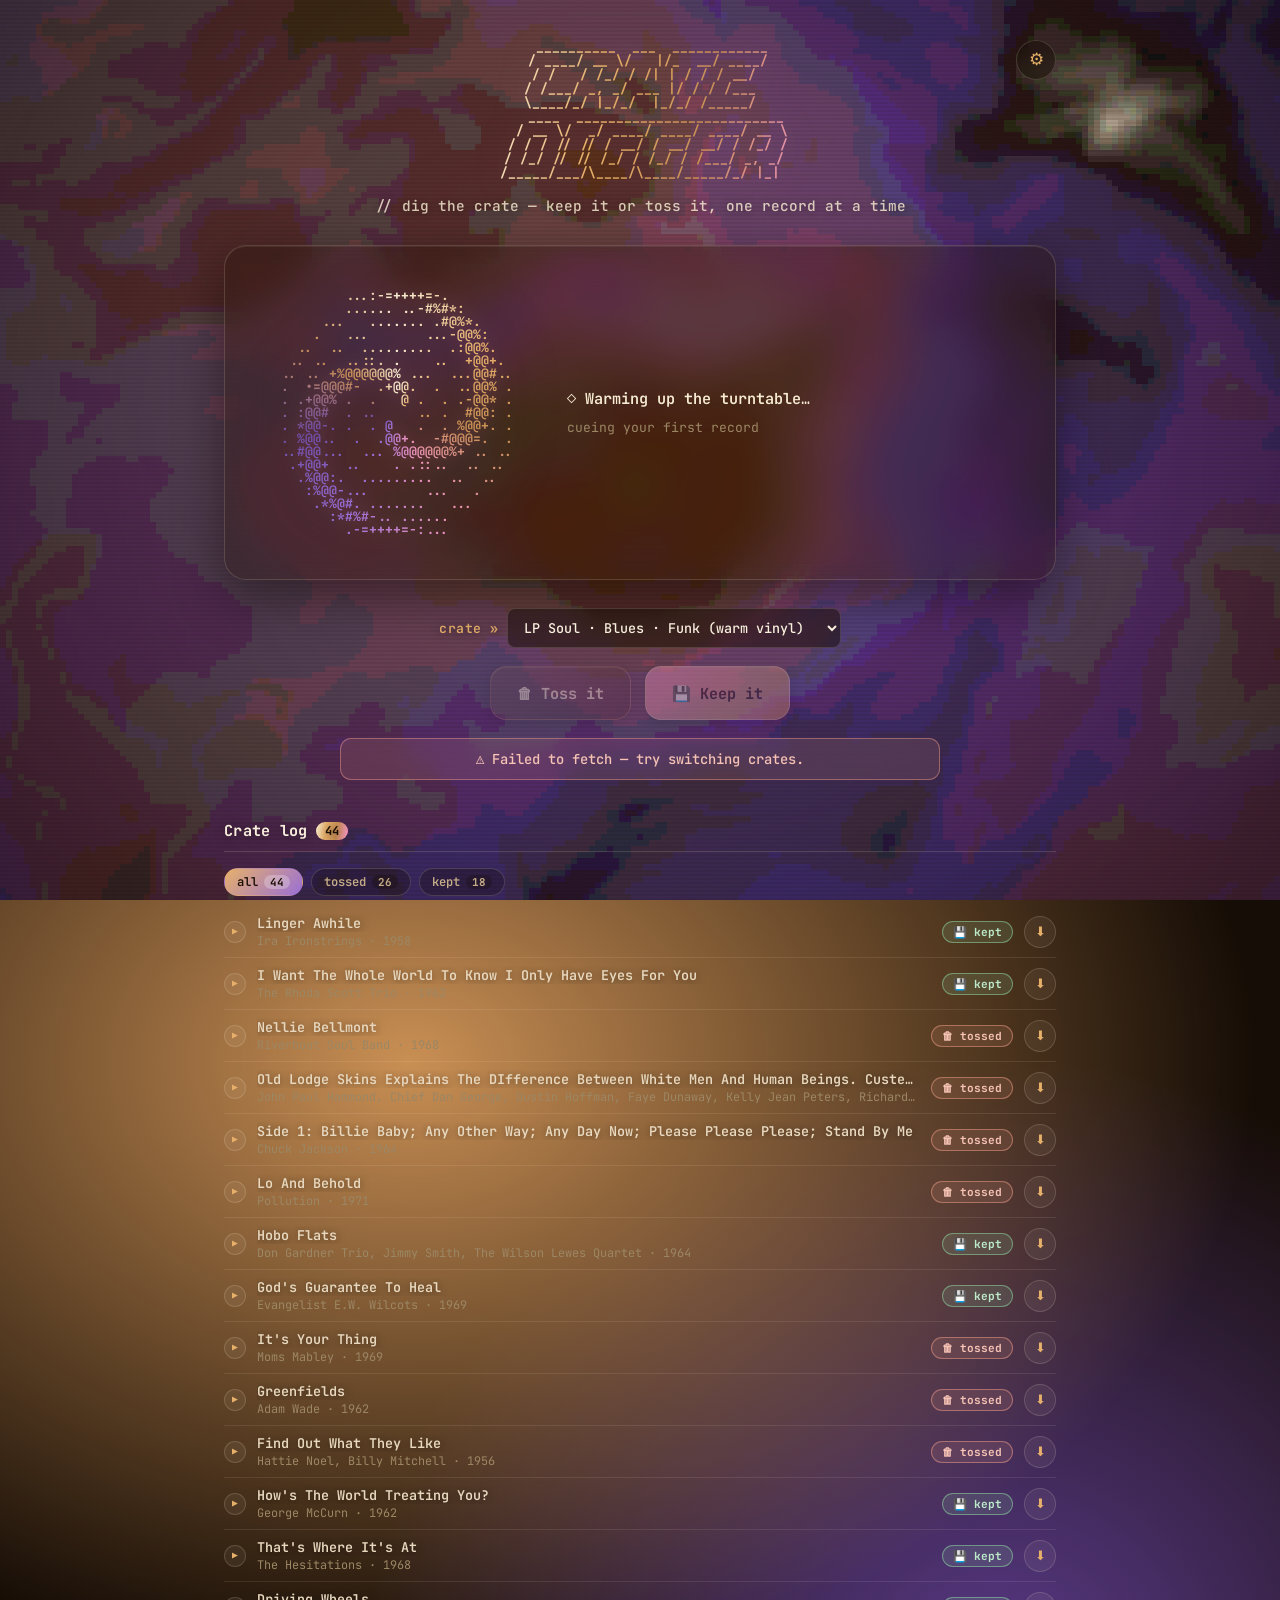
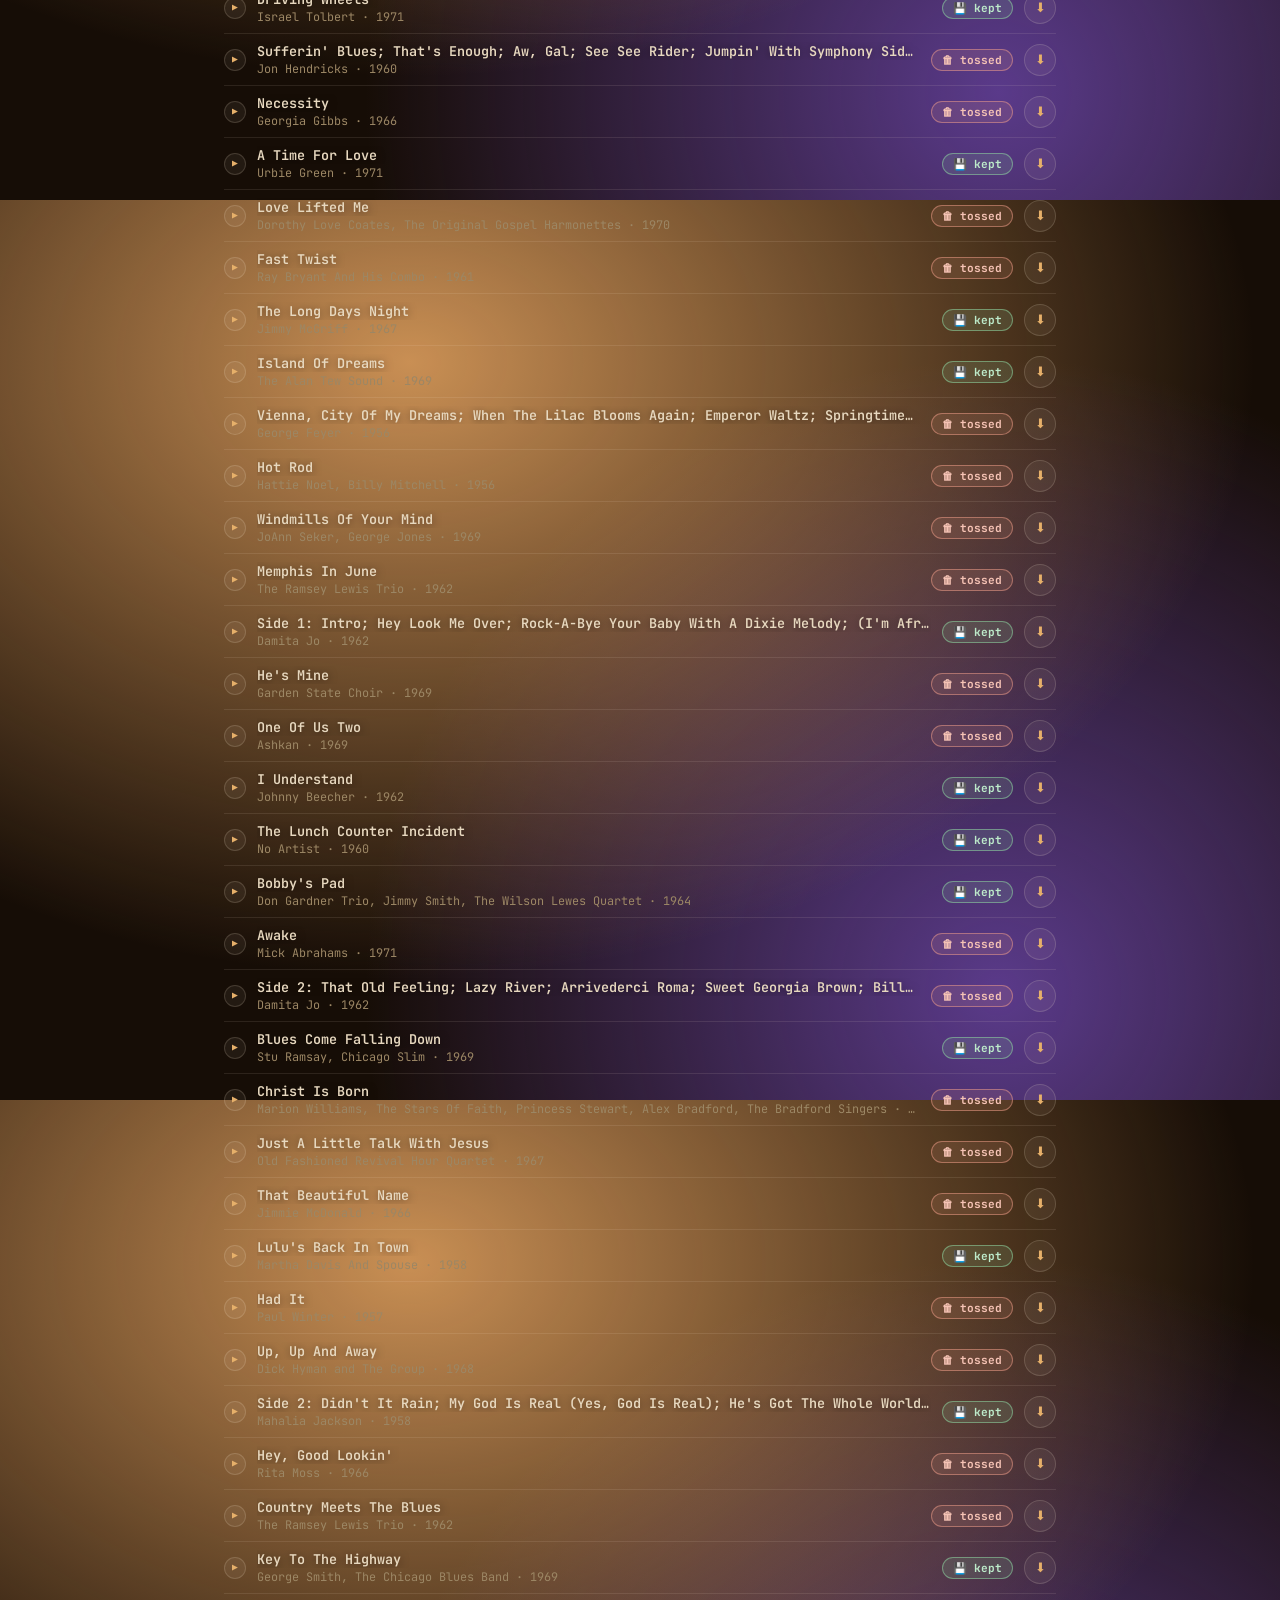
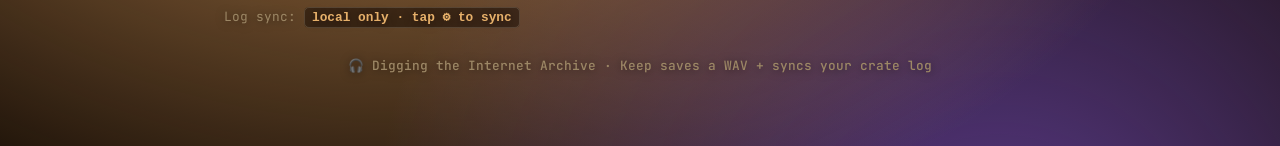
==== index.html @ 88b1190c "Unify into one app: desktop auditioner + phone player, gated by mode One codebase, two modes chosen " ====
<!DOCTYPE html>
<html lang="en">
<head>
  <meta charset="utf-8" />
  <meta name="viewport" content="width=device-width, initial-scale=1, viewport-fit=cover" />
  <title>Crate Digger</title>

  <!-- Pick the mode before first paint so the UI never flashes the wrong controls.
       Desktop Chromium has the File System Access API (needed to save WAVs) → it's
       the auditioner. Everything else (phone, Firefox, Safari) → the player. -->
  <script>document.documentElement.setAttribute("data-mode", window.showDirectoryPicker ? "audition" : "play");</script>

  <!-- PWA / installable home-screen app -->
  <link rel="manifest" href="./manifest.webmanifest" />
  <meta name="theme-color" content="#160d06" />
  <meta name="mobile-web-app-capable" content="yes" />
  <meta name="apple-mobile-web-app-capable" content="yes" />
  <meta name="apple-mobile-web-app-status-bar-style" content="black-translucent" />
  <meta name="apple-mobile-web-app-title" content="Crate Digger" />
  <link rel="apple-touch-icon" href="./icons/icon-192.png" />
  <link rel="icon" href="./icons/icon-192.png" />

  <link rel="preconnect" href="https://fonts.googleapis.com" />
  <link rel="preconnect" href="https://fonts.gstatic.com" crossorigin />
  <link href="https://fonts.googleapis.com/css2?family=JetBrains+Mono:wght@400;500;600;700&display=swap" rel="stylesheet" />
  <link rel="stylesheet" href="./style.css" />
</head>
<body>
  <!-- hazy coffee-and-milk swirl, behind everything -->
  <canvas id="bg" aria-hidden="true"></canvas>
  <div class="fx haze" aria-hidden="true"></div>
  <div class="fx grain" aria-hidden="true"></div>
  <div class="fx scan" aria-hidden="true"></div>

  <div class="app">
    <header>
      <button id="gear" class="gear audition-only" type="button" aria-label="Settings">⚙</button>
      <h1 class="sr-only">Crate Digger</h1>
<pre id="logo" class="logo" aria-hidden="true">   __________  ___  ____________
  / ____/ __ \/   |/_  __/ ____/
 / /   / /_/ / /| | / / / __/
/ /___/ _, _/ ___ |/ / / /___
\____/_/ |_/_/  |_/_/ /_____/
    ____  __________________________
   / __ \/  _/ ____/ ____/ ____/ __ \
  / / / // // / __/ / __/ __/ / /_/ /
 / /_/ // // /_/ / /_/ / /___/ _, _/
/_____/___/\____/\____/_____/_/ |_|</pre>
      <p class="tagline" id="tagline">// dig, keep, and play — records from the Internet Archive</p>
    </header>

    <section class="stage">
      <div class="turntable">
        <div id="record" class="record">
          <pre id="asciiRecord" class="ascii-record" aria-hidden="true"></pre>
        </div>
        <div id="cueing" class="cueing hidden" aria-live="polite"></div>
      </div>

      <div class="info">
        <div id="placeholder" class="placeholder">
          <span class="ph-lead">◇ Warming up the turntable…</span>
          <span class="ph-sub">cueing your first record</span>
        </div>
        <div id="card" class="card hidden">
          <h2 id="title">—</h2>
          <div class="meta">
            <span id="artist" class="artist">—</span>
            <span id="year" class="pill"></span>
            <span id="genre" class="pill alt"></span>
          </div>
          <div id="label" class="sub"></div>
          <audio id="player" preload="auto" playsinline crossorigin="anonymous"></audio>
          <div class="player">
            <button id="ppBtn" class="pp" type="button" aria-label="Play / pause">▶</button>
            <div id="seek" class="seek" role="slider" aria-label="Seek" tabindex="0">
              <div id="seekFill" class="seek-fill"></div>
            </div>
            <span class="ptimes"><span id="ptime">0:00</span> / <span id="pdur">0:00</span></span>
          </div>
          <div class="statebar audition-only">
            <span id="verdictTag" class="state-badge hidden"></span>
          </div>
          <div class="card-actions">
            <button id="dl" class="dl-btn audition-only" type="button" disabled>⬇ Download</button>
            <a id="archive" class="archive-link" target="_blank" rel="noopener">View on Archive.org ↗</a>
          </div>
        </div>
      </div>
    </section>

    <!-- which crate: on desktop you dig it; on phone it filters your kept records -->
    <section class="digbar">
      <label class="genre">
        <span class="genre-tag">crate&nbsp;»</span>
        <select id="genre-select"><option value="">loading crates…</option></select>
      </label>
    </section>

    <!-- desktop auditioner: keep it or toss it, then straight to the next dig -->
    <section class="verdict audition-only">
      <button id="toss" class="btn toss" disabled>🗑 Toss it</button>
      <button id="keep" class="btn keep" disabled>💾 Keep it</button>
    </section>

    <!-- phone player: skip straight to the next kept record -->
    <section class="controls play-only">
      <button id="skip" class="btn skip" type="button">⏭ Next record</button>
    </section>

    <div id="toast" class="toast hidden"></div>

    <section class="library audition-only">
      <h3>Crate log <span id="libCount" class="count">0</span></h3>
      <div class="lib-tabs">
        <button class="lib-tab active" data-filter="all" type="button">all <span class="tab-n">0</span></button>
        <button class="lib-tab" data-filter="heard" type="button">tossed <span class="tab-n">0</span></button>
        <button class="lib-tab" data-filter="kept" type="button">kept <span class="tab-n">0</span></button>
      </div>
      <ul id="libList" class="lib-list"></ul>
      <p class="lib-empty hidden" id="libEmpty">Nothing here yet — every record you dig up gets logged here.</p>
      <p class="dest">Log sync: <code id="syncState">checking…</code></p>
    </section>

    <footer class="shutdown-hint" id="footHint">
      🎧 Records from the Internet Archive
    </footer>
  </div>

  <!-- ============ settings / sync panel (auditioner only) ============ -->
  <div id="settings" class="sheet hidden audition-only" aria-hidden="true">
    <div class="sheet-card">
      <div class="sheet-head">
        <h3>⚙ Sync settings</h3>
        <button id="settingsClose" class="sheet-x" type="button" aria-label="Close">✕</button>
      </div>
      <p class="sheet-sub">
        Your crate log lives in a GitHub repo so this auditioner and the phone player stay in sync.
        Paste a token below to let this device <strong>keep/toss</strong> back to it.
        Without a token you can still dig &amp; listen — verdicts save on this device only.
      </p>
      <label class="sheet-label" for="tokenInput">GitHub token (fine-grained, Contents: read&amp;write)</label>
      <input id="tokenInput" class="sheet-input" type="password" autocomplete="off"
             autocapitalize="off" spellcheck="false" placeholder="github_pat_…" />
      <div class="sheet-actions">
        <button id="tokenSave" class="btn keep" type="button">Save &amp; sync</button>
        <button id="tokenClear" class="btn toss" type="button">Clear</button>
      </div>
      <p id="sheetStatus" class="sheet-status"></p>
      <div id="folderRow" class="sheet-folder hidden">
        <hr class="sheet-sep" />
        <label class="sheet-label">🖥 Desktop — sample folder (Keep saves a WAV here)</label>
        <div class="sheet-actions">
          <button id="folderPick" class="btn keep" type="button">📁 Choose folder</button>
        </div>
        <p id="folderStatus" class="sheet-status"></p>
      </div>
      <details class="sheet-help">
        <summary>How do I get a token?</summary>
        <ol>
          <li>On GitHub → <em>Settings → Developer settings → Fine-grained tokens → Generate new token</em>.</li>
          <li>Repository access → <em>Only select repositories</em> → <code>crate-digger</code>.</li>
          <li>Permissions → <em>Contents: Read and write</em>.</li>
          <li>Generate, copy the <code>github_pat_…</code> string, paste it here.</li>
        </ol>
      </details>
    </div>
  </div>

  <script>
  /* Coffee & Milk swirl — same engine as the desktop app, tuned darker so text stays legible. */
  const FRAG=`
  precision highp float;
  uniform vec2 uRes; uniform float uT;
  float hash(vec2 p){return fract(sin(dot(p,vec2(127.1,311.7)))*43758.5453123);}
  float noise(vec2 p){
    vec2 i=floor(p),f=fract(p);
    vec2 u=f*f*(3.-2.*f);
    return mix(mix(hash(i),hash(i+vec2(1.,0.)),u.x),
               mix(hash(i+vec2(0.,1.)),hash(i+vec2(1.,1.)),u.x),u.y);
  }
  float fbm(vec2 p){
    float v=0.,a=.5;
    mat2 m=mat2(1.6,1.2,-1.2,1.6);
    for(int i=0;i<5;i++){v+=a*noise(p);p=m*p;a*=.5;}
    return v;
  }
  vec3 pal(float x){
    vec3 cream =vec3(.96,.90,.78);
    vec3 latte =vec3(.87,.69,.45);
    vec3 caramel=vec3(.73,.42,.22);
    vec3 rose  =vec3(.93,.56,.72);
    vec3 violet=vec3(.52,.33,.76);
    vec3 coffee=vec3(.18,.11,.08);
    x=fract(x)*6.;
    vec3 c=cream;
    c=mix(c,latte,  clamp(x-0.,0.,1.));
    c=mix(c,caramel,clamp(x-1.,0.,1.));
    c=mix(c,rose,   clamp(x-2.,0.,1.));
    c=mix(c,violet, clamp(x-3.,0.,1.));
    c=mix(c,coffee, clamp(x-4.,0.,1.));
    c=mix(c,cream,  clamp(x-5.,0.,1.));
    return c;
  }
  void main(){
    vec2 uv=(gl_FragCoord.xy-.5*uRes)/min(uRes.x,uRes.y);
    float t=uT*.03;
    vec2 q=vec2(fbm(uv*1.6+vec2(0.,t)), fbm(uv*1.6+vec2(5.2,t*.8)));
    float f=fbm(uv*2.2+2.6*q+vec2(t*.5,-t*.3));
    float idx=f*.9 + t*.18 + length(uv)*.18 + q.x*.30;
    vec3 col=pal(idx);
    col*=mix(.40,1.0,smoothstep(.05,.95,f));
    float sheen=pow(smoothstep(.62,1.,f),3.);
    col+=vec3(.96,.90,.78)*sheen*.15;
    col=floor(col*10.+.5)/10.;                 /* chunky coffee-and-milk banding */
    float vg=smoothstep(1.5,.28,length(uv));
    col*=mix(.32,1.,vg);                        /* vignette for text contrast */
    col*=0.78;
    gl_FragColor=vec4(col,1.);
  }`;
  const VERT='attribute vec2 aP;void main(){gl_Position=vec4(aP,0.,1.);}';
  (function(){
    const cvs=document.getElementById('bg');
    const gl=cvs.getContext('webgl',{antialias:false,alpha:false,depth:false,stencil:false,powerPreference:'low-power'});
    if(!gl)return;
    function shader(type,src){
      const s=gl.createShader(type); gl.shaderSource(s,src); gl.compileShader(s);
      if(!gl.getShaderParameter(s,gl.COMPILE_STATUS)){console.error(gl.getShaderInfoLog(s));return null;}
      return s;
    }
    const vs=shader(gl.VERTEX_SHADER,VERT), fs=shader(gl.FRAGMENT_SHADER,FRAG);
    if(!vs||!fs)return;
    const prog=gl.createProgram();
    gl.attachShader(prog,vs); gl.attachShader(prog,fs); gl.linkProgram(prog);
    if(!gl.getProgramParameter(prog,gl.LINK_STATUS)){console.error(gl.getProgramInfoLog(prog));return;}
    gl.useProgram(prog);
    const buf=gl.createBuffer();
    gl.bindBuffer(gl.ARRAY_BUFFER,buf);
    gl.bufferData(gl.ARRAY_BUFFER,new Float32Array([-1,-1, 3,-1, -1,3]),gl.STATIC_DRAW);
    const aP=gl.getAttribLocation(prog,'aP');
    gl.enableVertexAttribArray(aP); gl.vertexAttribPointer(aP,2,gl.FLOAT,false,0,0);
    const uRes=gl.getUniformLocation(prog,'uRes'), uT=gl.getUniformLocation(prog,'uT');
    const PX=6;
    function resize(){
      const w=Math.max(1,Math.round(cvs.clientWidth/PX)), h=Math.max(1,Math.round(cvs.clientHeight/PX));
      if(cvs.width!==w||cvs.height!==h){cvs.width=w;cvs.height=h;gl.viewport(0,0,w,h);}
    }
    function render(t){ resize(); gl.uniform2f(uRes,cvs.width,cvs.height); gl.uniform1f(uT,t); gl.drawArrays(gl.TRIANGLES,0,3); }
    const RM=matchMedia('(prefers-reduced-motion:reduce)');
    const FRAME=1000/30;
    let raf=null,last=0,t0=performance.now();
    function loop(now){
      raf=requestAnimationFrame(loop);
      if(now-last<FRAME)return; last=now;
      render((now-t0)/1000);
    }
    function start(){ if(!raf&&!RM.matches)raf=requestAnimationFrame(loop); }
    function stop(){ if(raf){cancelAnimationFrame(raf);raf=null;} }
    if(RM.matches){ render(12.0); } else start();
    document.addEventListener('visibilitychange',()=>document.hidden?stop():start());
    window.addEventListener('resize',()=>{ if(RM.matches)render(12.0); });
  })();
  </script>
  <script src="./app.js"></script>
</body>
</html>
---- style.css ----
/* ==========================================================================
   Crate Digger — hazy psychedelic-coffee, codey edition.
   Coffee-and-milk swirl behind frosted glass; JetBrains Mono, warm color wheel.
   ========================================================================== */
:root {
  /* warm psychedelic-coffee palette (matches the homepage coffee-and-milk swirl) */
  --abyss: #160d06;
  --cream: #f7ecd2;
  --latte: #e6b06a;
  --caramel: #c98f54;
  --rust: #b86a36;
  --rose: #ee93bb;
  --violet: #9a6fd6;
  --grape: #6f4ea8;
  --coffee: #2a1a10;
  /* ink on the haze */
  --ink: #f8efdd;
  --body: #e7d8bf;
  --muted: #c3ab86;
  --muted-dim: #9c8765;
  /* glass */
  --glass: rgba(36, 23, 13, 0.42);
  --glass-soft: rgba(40, 26, 15, 0.30);
  --glass-line: rgba(247, 236, 210, 0.16);
  --glass-line-soft: rgba(247, 236, 210, 0.10);
  /* semantic */
  --success: #8fd6a0;
  --error: #f3a08c;
  /* radii */
  --r-xs: 5px;
  --r-sm: 8px;
  --r-md: 11px;
  --r-lg: 16px;
  --r-xl: 22px;
  --pill: 9999px;
  /* the warm psychedelic wheel, kept luminous for text gradients */
  --rainbow: linear-gradient(100deg,
    #f7ecd2, #e6b06a, #c98f54, #ee93bb, #b98fe0, #eca6c8, #f7ecd2);
  --mono: "JetBrains Mono", ui-monospace, "SFMono-Regular", Menlo, Consolas, monospace;
}

* { box-sizing: border-box; }

html, body { height: 100%; }
body {
  margin: 0;
  font-family: var(--mono);
  color: var(--body);
  background:
    radial-gradient(110vmax 80vmax at 32% 18%, #c98f54, transparent 60%),
    radial-gradient(90vmax 90vmax at 78% 88%, #5a3a8a, transparent 55%),
    var(--abyss);
  min-height: 100vh;
  -webkit-font-smoothing: antialiased;
  text-rendering: optimizeLegibility;
}

/* coffee-and-milk swirl canvas + atmosphere */
#bg {
  position: fixed; inset: 0; width: 100%; height: 100%; z-index: 0;
  pointer-events: none; image-rendering: pixelated; image-rendering: crisp-edges;
}
.fx { position: fixed; inset: 0; z-index: 1; pointer-events: none; }
.haze {
  background: radial-gradient(120vmax 90vmax at 50% 36%, rgba(247, 236, 210, 0.10), transparent 62%);
  mix-blend-mode: soft-light;
}
.scan {
  background: repeating-linear-gradient(to bottom, rgba(0, 0, 0, 0) 0 2px, rgba(15, 9, 3, 0.16) 2px 4px);
  opacity: 0.45;
}
.grain {
  opacity: 0.06; mix-blend-mode: soft-light;
  background-image: url("data:image/svg+xml,%3Csvg xmlns='http://www.w3.org/2000/svg' width='140' height='140'%3E%3Cfilter id='n'%3E%3CfeTurbulence type='fractalNoise' baseFrequency='0.9' numOctaves='2' stitchTiles='stitch'/%3E%3C/filter%3E%3Crect width='100%25' height='100%25' filter='url(%23n)'/%3E%3C/svg%3E");
}

.sr-only {
  position: absolute; width: 1px; height: 1px; padding: 0; margin: -1px;
  overflow: hidden; clip: rect(0 0 0 0); white-space: nowrap; border: 0;
}

.app {
  position: relative; z-index: 2;
  max-width: 880px;
  margin: 0 auto;
  padding: 40px 24px 72px;
}

/* ---------------- header / ASCII wordmark ---------------- */
header { text-align: center; margin-bottom: 30px; }

.logo {
  display: inline-block;
  margin: 0 auto;
  font-family: var(--mono);
  font-size: clamp(6px, 1.7vw, 13px);
  line-height: 1.08;
  font-weight: 700;
  white-space: pre;
  background: var(--rainbow);
  background-size: 220% auto;
  -webkit-background-clip: text; background-clip: text;
  color: transparent;
  filter: drop-shadow(0 2px 18px rgba(238, 147, 187, 0.32));
  animation: hue 11s linear infinite;
}
@keyframes hue { to { background-position: 220% center; } }

/* the reels just locked — a one-shot glow that settles into the resting logo */
.logo.locked { animation: hue 11s linear infinite, logoLock 1.1s ease-out 1; }
@keyframes logoLock {
  0%   { filter: drop-shadow(0 0 28px rgba(238, 147, 187, 0.9)) drop-shadow(0 0 12px rgba(154, 111, 214, 0.7)); }
  100% { filter: drop-shadow(0 2px 18px rgba(238, 147, 187, 0.32)); }
}

.tagline {
  color: var(--cream);
  margin: 14px 0 0;
  font-size: 0.9rem;
  font-weight: 500;
  opacity: 0.82;
  text-shadow: 0 1px 10px rgba(20, 11, 5, 0.6);
}

/* ---------------- stage panel (frosted glass) ---------------- */
.stage {
  display: flex;
  gap: 30px;
  align-items: center;
  background: var(--glass);
  backdrop-filter: blur(18px) saturate(135%);
  -webkit-backdrop-filter: blur(18px) saturate(135%);
  border: 1px solid var(--glass-line);
  border-radius: var(--r-xl);
  padding: 30px 32px;
  box-shadow:
    0 18px 50px rgba(10, 5, 2, 0.45),
    inset 0 1px 0 rgba(255, 255, 255, 0.08);
}

/* ---------------- ASCII vinyl ---------------- */
.turntable { flex: 0 0 auto; display: grid; place-items: center; }

.record {
  position: relative;
  display: grid;
  place-items: center;
  filter: drop-shadow(0 10px 28px rgba(10, 5, 2, 0.55));
}

.ascii-record {
  margin: 0;
  font-family: var(--mono);
  font-size: clamp(7px, 1.9vw, 13px);
  line-height: 1.0;
  font-weight: 700;
  white-space: pre;
  user-select: none;
  /* fixed conic wheel; the JS spiral sweeps THROUGH it so light glides over the disc */
  background: conic-gradient(from 0deg,
    #f7ecd2, #e6b06a, #c98f54, #ee93bb, #9a6fd6, #6f4ea8, #c98f54, #f7ecd2);
  -webkit-background-clip: text; background-clip: text;
  color: transparent;
  filter: drop-shadow(0 0 10px rgba(238, 147, 187, 0.28));
}

@media (prefers-reduced-motion: reduce) {
  .logo { animation: none; }   /* the disc renders a single still frame in JS */
  .card.in { animation: none; }
  .cueing, .record.loading .ascii-record { animation: none; }
}

/* ---------------- info / record card ---------------- */
.info { flex: 1 1 auto; min-width: 0; }
.placeholder {
  color: var(--body); font-size: 0.95rem; line-height: 1.6;
  display: flex; flex-direction: column; gap: 6px;
}
.placeholder strong { color: var(--rose); font-weight: 700; }
.ph-lead { color: var(--cream); font-weight: 600; }
.ph-sub { color: var(--muted-dim); font-size: 0.82rem; }
.card.hidden, .placeholder.hidden, .toast.hidden, .cueing.hidden { display: none; }

/* each new record rises and focuses in out of the haze (set fresh every spin) */
.card.in { animation: cardIn 0.85s cubic-bezier(.2,.8,.2,1) both; }
@keyframes cardIn {
  from { opacity: 0; transform: translateY(16px) scale(.98); filter: blur(5px); }
  to   { opacity: 1; transform: none; filter: none; }
}

.card h2 {
  margin: 0 0 10px;
  font-size: 1.25rem;
  font-weight: 700;
  line-height: 1.3;
  color: var(--ink);
  word-break: break-word;
}
.meta { display: flex; flex-wrap: wrap; gap: 8px; align-items: center; margin-bottom: 8px; }
.artist { color: var(--rose); font-weight: 700; font-size: 0.9rem; }
.pill {
  font-size: 0.72rem; font-weight: 600; padding: 3px 9px; border-radius: var(--pill);
  background: rgba(247, 236, 210, 0.10); color: var(--body); border: 1px solid var(--glass-line);
}
.pill.alt { background: rgba(154, 111, 214, 0.20); color: #d9c4f4; border-color: rgba(154, 111, 214, 0.4); }
.pill:empty { display: none; }
.sub { color: var(--muted); font-size: 0.82rem; margin-bottom: 14px; min-height: 1em; }
.sub:empty { margin-bottom: 0; }

/* native control hidden — we drive it from a custom coffee-toned player */
audio#player { display: none; }
.player {
  display: flex; align-items: center; gap: 12px;
  margin: 8px 0 12px; padding: 9px 13px;
  background: rgba(20, 11, 5, 0.42);
  border: 1px solid var(--glass-line);
  border-radius: var(--r-md);
  backdrop-filter: blur(10px); -webkit-backdrop-filter: blur(10px);
}
.pp {
  flex: 0 0 auto; width: 34px; height: 34px; border-radius: 50%;
  border: 1px solid rgba(247, 236, 210, 0.35);
  background: radial-gradient(circle at 35% 30%, var(--latte), var(--rust) 85%);
  color: #2a1404; font-family: var(--mono); font-size: 0.78rem; font-weight: 700;
  cursor: pointer; display: grid; place-items: center; line-height: 1;
  box-shadow: 0 0 16px rgba(238, 147, 187, 0.35);
  transition: transform 0.08s ease, box-shadow 0.15s ease;
}
.pp:hover { box-shadow: 0 0 22px rgba(238, 147, 187, 0.55); }
.pp:active { transform: scale(0.93); }
.pp:focus-visible { outline: 2px solid var(--rose); outline-offset: 2px; }
.seek {
  flex: 1 1 auto; height: 7px; border-radius: var(--pill);
  background: rgba(247, 236, 210, 0.14);
  position: relative; cursor: pointer; touch-action: none;
}
.seek-fill {
  position: absolute; left: 0; top: 0; height: 100%; width: 0%;
  border-radius: var(--pill);
  background: linear-gradient(90deg, var(--latte), var(--rose), var(--violet));
  box-shadow: 0 0 12px rgba(238, 147, 187, 0.5);
}
.seek-fill::after {                 /* the playhead nub */
  content: ""; position: absolute; right: -5px; top: 50%;
  width: 10px; height: 10px; border-radius: 50%;
  transform: translateY(-50%);
  background: var(--cream); box-shadow: 0 0 8px rgba(238, 147, 187, 0.7);
}
.seek:focus-visible { outline: 2px solid var(--rose); outline-offset: 3px; }
.ptimes {
  flex: 0 0 auto; font-size: 0.76rem; color: var(--muted);
  font-variant-numeric: tabular-nums; letter-spacing: 0.3px;
}

.archive-link { color: var(--muted-dim); font-size: 0.8rem; font-weight: 500; text-decoration: none; }
.archive-link:hover { color: var(--rose); }

/* full-stage "stopped" notice shown after Shift+Q terminates the server */
.stopped {
  text-align: center; color: var(--body);
  font-size: 1rem; line-height: 1.7; padding: 8px 0;
}
.stopped strong { color: var(--rose); }

/* ---------------- the disc IS the loader (cueing caption + whir) ---------------- */
.cueing {
  margin-top: 16px; text-align: center;
  font-family: var(--mono); font-size: 0.82rem; font-weight: 600;
  letter-spacing: 0.5px; color: var(--cream);
  text-shadow: 0 1px 10px rgba(20, 11, 5, 0.6);
  animation: cuePulse 1.3s ease-in-out infinite;
}
@keyframes cuePulse { 0%, 100% { opacity: 0.4; } 50% { opacity: 0.95; } }

/* while digging/cueing, the disc glows brighter and breathes — it's the loader */
.record.loading .ascii-record { animation: discCue 1.1s ease-in-out infinite; }
@keyframes discCue {
  0%, 100% { filter: drop-shadow(0 0 10px rgba(238, 147, 187, 0.30)); }
  50%      { filter: drop-shadow(0 0 24px rgba(154, 111, 214, 0.65)); }
}

/* ---------------- dig bar (which crate) + verdict bar (keep / toss) ---------------- */
.digbar {
  display: flex; flex-wrap: wrap; gap: 12px; align-items: center;
  justify-content: center;
  max-width: 560px; margin: 28px auto 0;
}
.verdict {
  display: flex; flex-wrap: wrap; gap: 14px; align-items: center;
  justify-content: center; margin: 18px 0 6px;
}
.verdict .btn {
  height: 54px; padding: 0 26px; font-size: 0.95rem; border-radius: var(--r-lg);
}
.genre {
  color: var(--muted); font-size: 0.82rem; font-weight: 600;
  display: flex; align-items: center; gap: 8px;
  text-shadow: 0 1px 8px rgba(20, 11, 5, 0.5);
}
.genre-tag { color: var(--latte); letter-spacing: 0.5px; }
select {
  background: rgba(20, 11, 5, 0.5); color: var(--ink);
  border: 1px solid var(--glass-line); border-radius: var(--r-sm);
  padding: 9px 12px; font-family: var(--mono); font-size: 0.84rem; font-weight: 500;
  cursor: pointer; backdrop-filter: blur(10px); -webkit-backdrop-filter: blur(10px);
}
select:hover { border-color: rgba(247, 236, 210, 0.3); }
select:focus { outline: none; border-color: var(--rose); box-shadow: 0 0 0 1px rgba(238, 147, 187, 0.6); }

/* frosted glass buttons — the swirl reads through, warm hairline edge */
.btn {
  position: relative; isolation: isolate;
  border: 1px solid var(--glass-line);
  background: rgba(247, 236, 210, 0.08);
  backdrop-filter: blur(13px) saturate(140%);
  -webkit-backdrop-filter: blur(13px) saturate(140%);
  color: var(--ink);
  padding: 11px 18px; border-radius: var(--r-md);
  font-family: var(--mono); font-size: 0.84rem; font-weight: 600; cursor: pointer;
  height: 42px; display: inline-flex; align-items: center; gap: 7px;
  box-shadow: 0 2px 14px rgba(10, 5, 2, 0.3), inset 0 1px 0 rgba(255, 255, 255, 0.14);
  transition: transform 0.12s cubic-bezier(.2,.8,.2,1), background 0.15s ease, border-color 0.15s ease, box-shadow 0.15s ease;
}
.btn:hover:not(:disabled) {
  color: #fff; background: rgba(247, 236, 210, 0.16);
  border-color: rgba(247, 236, 210, 0.4);
  transform: translateY(-2px);
  box-shadow: 0 10px 28px rgba(10, 5, 2, 0.4), inset 0 1px 0 rgba(255, 255, 255, 0.22);
}
.btn:active:not(:disabled) { transform: translateY(0); }
.btn:disabled { opacity: 0.42; cursor: default; }
.btn:focus-visible { outline: 2px solid rgba(238, 147, 187, 0.85); outline-offset: 2px; }

.btn.keep {
  background: linear-gradient(135deg, rgba(238, 147, 187, 0.95), rgba(201, 143, 84, 0.9));
  color: #2a0f1c; border-color: rgba(247, 236, 210, 0.4); font-weight: 700;
}
.btn.keep:hover:not(:disabled) {
  color: #2a0f1c; box-shadow: 0 10px 30px rgba(238, 147, 187, 0.5), inset 0 1px 0 rgba(255, 255, 255, 0.3);
}
/* the toss verdict — muted, smoky glass so Keep stays the bright magnet */
.btn.toss {
  background: linear-gradient(135deg, rgba(122, 90, 80, 0.55), rgba(60, 40, 36, 0.55));
  color: var(--cream); border-color: rgba(243, 160, 140, 0.35); font-weight: 700;
}
.btn.toss:hover:not(:disabled) {
  color: #fff; border-color: rgba(243, 160, 140, 0.6);
  box-shadow: 0 10px 28px rgba(120, 40, 30, 0.4), inset 0 1px 0 rgba(255, 255, 255, 0.18);
}

/* ---------------- toast ---------------- */
.toast {
  margin: 18px auto 0; max-width: 600px; text-align: center;
  padding: 11px 16px; border-radius: var(--r-md); font-size: 0.86rem; font-weight: 500;
  border: 1px solid var(--glass-line); color: var(--body);
  background: var(--glass-soft);
  backdrop-filter: blur(12px); -webkit-backdrop-filter: blur(12px);
}
.toast.ok { border-color: rgba(143, 214, 160, 0.45); background: rgba(143, 214, 160, 0.12); color: #bdebca; }
.toast.err { border-color: rgba(243, 160, 140, 0.45); background: rgba(243, 160, 140, 0.12); color: #f6c3b5; }
.toast.busy { color: var(--muted); }

/* ---------------- card verdict badge (kept / tossed) ---------------- */
.statebar { display: flex; align-items: center; gap: 10px; margin: 2px 0 12px; }
.statebar:empty { display: none; }
.state-badge {
  font-size: 0.72rem; font-weight: 700; padding: 4px 10px; border-radius: var(--pill);
}
.state-badge.kept {
  color: #15240f; background: linear-gradient(135deg, var(--success), #b6e0a0);
}
.state-badge.tossed {
  color: var(--cream); background: rgba(122, 90, 80, 0.5);
  border: 1px solid rgba(243, 160, 140, 0.35);
}
.state-badge.hidden { display: none; }

/* ---------------- crate log (persistent library) ---------------- */
.library { margin-top: 40px; }
.library h3 {
  font-size: 0.95rem; font-weight: 700; color: var(--ink);
  border-bottom: 1px solid var(--glass-line); padding-bottom: 10px;
  display: flex; align-items: center; letter-spacing: 0.3px;
  text-shadow: 0 1px 10px rgba(20, 11, 5, 0.6);
}
.count {
  background: var(--rainbow); background-size: 200% auto;
  color: #1c1004; border-radius: var(--pill);
  padding: 1px 9px; font-size: 0.76rem; font-weight: 700; margin-left: 8px;
  animation: hue 7s linear infinite;
}
.lib-tabs { display: flex; flex-wrap: wrap; gap: 8px; margin: 16px 0 6px; }
.lib-tab {
  font-family: var(--mono); font-size: 0.76rem; font-weight: 600; cursor: pointer;
  padding: 5px 12px; border-radius: var(--pill);
  border: 1px solid var(--glass-line); background: rgba(20, 11, 5, 0.3);
  color: var(--muted); display: inline-flex; align-items: center; gap: 6px;
  transition: color 0.14s ease, border-color 0.14s ease, background 0.14s ease;
}
.lib-tab:hover { color: var(--cream); border-color: rgba(247, 236, 210, 0.3); }
.lib-tab.active { color: #1c1004; border-color: transparent;
  background: linear-gradient(135deg, var(--latte), var(--violet)); }
.lib-tab .tab-n {
  font-size: 0.68rem; font-weight: 700; padding: 0 6px; border-radius: var(--pill);
  background: rgba(20, 11, 5, 0.28); color: inherit;
}
.lib-tab.active .tab-n { background: rgba(255, 255, 255, 0.25); }

.lib-list { list-style: none; padding: 0; margin: 10px 0; }
.lib-list li {
  display: flex; align-items: center; gap: 11px;
  padding: 8px 0; border-bottom: 1px solid var(--glass-line-soft);
}
.lib-main { flex: 1 1 auto; min-width: 0; display: flex; flex-direction: column; gap: 1px; }
.lib-title {
  font-size: 0.84rem; font-weight: 600; color: var(--body);
  white-space: nowrap; overflow: hidden; text-overflow: ellipsis;
  text-shadow: 0 1px 8px rgba(20, 11, 5, 0.5);
}
.lib-artist {
  font-size: 0.74rem; color: var(--muted-dim);
  white-space: nowrap; overflow: hidden; text-overflow: ellipsis;
}
/* read-only verdict pills — how you ruled on each record; not clickable */
.lib-badges { flex: 0 0 auto; display: flex; gap: 6px; }
.lib-b {
  padding: 3px 10px; border-radius: var(--pill);
  border: 1px solid var(--glass-line); background: rgba(247, 236, 210, 0.05);
  color: var(--muted); font-size: 0.7rem; font-weight: 700; white-space: nowrap;
}
.lib-b.kept {
  color: #bdebca; border-color: rgba(143, 214, 160, 0.55); background: rgba(143, 214, 160, 0.14);
}
.lib-b.tossed {
  color: #f6c3b5; border-color: rgba(243, 160, 140, 0.5); background: rgba(243, 160, 140, 0.12);
}
.lib-empty { color: var(--muted-dim); font-size: 0.84rem; padding: 10px 0; }
.lib-empty.hidden { display: none; }

.dest { color: var(--muted-dim); font-size: 0.8rem; margin-top: 14px; text-shadow: 0 1px 8px rgba(20, 11, 5, 0.5); }
code {
  background: rgba(20, 11, 5, 0.5); padding: 2px 7px; border-radius: var(--r-xs);
  color: var(--latte); font-weight: 600; border: 1px solid var(--glass-line);
}

/* ---------------- shutdown hint ---------------- */
.shutdown-hint {
  margin-top: 32px; text-align: center;
  color: var(--muted-dim); font-size: 0.8rem; font-weight: 500;
  text-shadow: 0 1px 8px rgba(20, 11, 5, 0.5);
}
.shutdown-hint kbd {
  font-family: var(--mono); font-size: 0.76rem; font-weight: 700;
  background: rgba(247, 236, 210, 0.1); color: var(--latte);
  border: 1px solid var(--glass-line); border-bottom-width: 2px;
  border-radius: var(--r-xs); padding: 1px 6px; margin: 0 1px;
}

/* ---------------- responsive ---------------- */
@media (max-width: 620px) {
  .app { padding: 28px 16px 56px; }
  .stage { flex-direction: column; text-align: center; padding: 24px; }
  .meta { justify-content: center; }
  .digbar { flex-direction: column; align-items: stretch; gap: 10px; }
  .genre { width: 100%; justify-content: center; }
  .verdict { gap: 10px; }
  .verdict .btn { flex: 1 1 auto; justify-content: center; padding: 0 14px; }
}

/* ==========================================================================
   Mobile / PWA additions (crate-digger-mobile)
   ========================================================================== */
/* respect notches / home indicator when installed full-screen */
.app { padding-top: max(40px, env(safe-area-inset-top));
       padding-bottom: max(72px, calc(env(safe-area-inset-bottom) + 40px)); }

header { position: relative; }
.gear {
  position: absolute; top: 0; right: 0;
  width: 40px; height: 40px; border-radius: 50%;
  border: 1px solid var(--glass-line); background: rgba(20, 11, 5, 0.45);
  color: var(--latte); font-size: 1.05rem; cursor: pointer;
  backdrop-filter: blur(10px); -webkit-backdrop-filter: blur(10px);
  display: grid; place-items: center; line-height: 1;
  transition: transform 0.3s ease, color 0.15s ease, border-color 0.15s ease;
}
.gear:hover { color: var(--rose); border-color: rgba(247, 236, 210, 0.35); }
.gear:active { transform: rotate(60deg); }

/* tap-to-play affordance on crate-log rows */
.lib-list li { cursor: pointer; }
.lib-play {
  flex: 0 0 auto; width: 22px; height: 22px; border-radius: 50%;
  display: grid; place-items: center; font-size: 0.6rem;
  color: var(--latte); border: 1px solid var(--glass-line);
  background: rgba(247, 236, 210, 0.06);
}
.lib-list li:hover .lib-play { color: var(--rose); border-color: rgba(238, 147, 187, 0.5); }
.lib-list li:active { opacity: 0.75; }

/* ---------------- settings / sync bottom-sheet ---------------- */
.sheet {
  position: fixed; inset: 0; z-index: 40;
  background: rgba(8, 4, 2, 0.6);
  backdrop-filter: blur(4px); -webkit-backdrop-filter: blur(4px);
  display: flex; align-items: flex-end; justify-content: center;
}
.sheet.hidden { display: none; }
.sheet-card {
  width: 100%; max-width: 520px;
  background: rgba(28, 18, 10, 0.92);
  border: 1px solid var(--glass-line);
  border-radius: var(--r-xl) var(--r-xl) 0 0;
  padding: 22px 22px max(22px, calc(env(safe-area-inset-bottom) + 16px));
  box-shadow: 0 -18px 60px rgba(0, 0, 0, 0.55);
  animation: sheetUp 0.28s cubic-bezier(.2,.8,.2,1) both;
}
@keyframes sheetUp { from { transform: translateY(100%); } to { transform: none; } }
@media (min-width: 560px) { .sheet { align-items: center; } .sheet-card { border-radius: var(--r-xl); } }

.sheet-head { display: flex; align-items: center; justify-content: space-between; }
.sheet-head h3 { margin: 0; color: var(--ink); font-size: 1rem; }
.sheet-x {
  width: 32px; height: 32px; border-radius: 50%; cursor: pointer;
  border: 1px solid var(--glass-line); background: rgba(20, 11, 5, 0.5);
  color: var(--muted); font-size: 0.9rem;
}
.sheet-x:hover { color: var(--rose); }
.sheet-sub { color: var(--body); font-size: 0.84rem; line-height: 1.55; margin: 12px 0 16px; }
.sheet-sub strong { color: var(--latte); }
.sheet-label { display: block; color: var(--muted); font-size: 0.76rem; margin-bottom: 6px; }
.sheet-input {
  width: 100%; padding: 12px 13px; border-radius: var(--r-sm);
  background: rgba(12, 7, 3, 0.7); color: var(--ink);
  border: 1px solid var(--glass-line); font-family: var(--mono); font-size: 0.9rem;
}
.sheet-input:focus { outline: none; border-color: var(--rose); box-shadow: 0 0 0 1px rgba(238, 147, 187, 0.5); }
.sheet-actions { display: flex; gap: 10px; margin: 14px 0 6px; }
.sheet-actions .btn { flex: 1 1 auto; justify-content: center; height: 46px; }
.sheet-status { color: var(--muted); font-size: 0.8rem; min-height: 1.2em; margin: 6px 0 0; }
.sheet-help { margin-top: 14px; color: var(--muted-dim); font-size: 0.8rem; }
.sheet-help summary { cursor: pointer; color: var(--latte); }
.sheet-help ol { margin: 10px 0 0; padding-left: 20px; line-height: 1.7; }
.sheet-help code { font-size: 0.76rem; }

/* larger touch targets on phones */
@media (max-width: 620px) {
  .verdict .btn { height: 58px; font-size: 1rem; }
  .pp { width: 40px; height: 40px; }
  .seek { height: 10px; }
  .lib-list li { padding: 11px 0; }
}

/* ---------------- download buttons (⬇ save MP3 to phone) ---------------- */
.card-actions { display: flex; align-items: center; gap: 14px; flex-wrap: wrap; margin-top: 4px; }
.dl-btn {
  border: 1px solid var(--glass-line); background: rgba(247, 236, 210, 0.08);
  color: var(--ink); font-family: var(--mono); font-size: 0.78rem; font-weight: 600;
  padding: 8px 14px; border-radius: var(--r-sm); cursor: pointer;
  backdrop-filter: blur(10px); -webkit-backdrop-filter: blur(10px);
  display: inline-flex; align-items: center; gap: 6px;
  transition: background 0.15s ease, border-color 0.15s ease, transform 0.1s ease;
}
.dl-btn:hover:not(:disabled) { background: rgba(247, 236, 210, 0.16); border-color: rgba(247, 236, 210, 0.4); }
.dl-btn:active:not(:disabled) { transform: scale(0.96); }
.dl-btn:disabled { opacity: 0.4; cursor: default; }
.dl-btn.working { color: var(--latte); }

.lib-dl {
  flex: 0 0 auto; width: 32px; height: 32px; border-radius: 50%;
  border: 1px solid var(--glass-line); background: rgba(247, 236, 210, 0.06);
  color: var(--latte); font-size: 0.82rem; cursor: pointer;
  display: grid; place-items: center; line-height: 1;
  transition: color 0.15s ease, border-color 0.15s ease, transform 0.1s ease;
}
.lib-dl:hover { color: var(--rose); border-color: rgba(238, 147, 187, 0.5); }
.lib-dl:active { transform: scale(0.9); }
.lib-dl.working { color: var(--cream); opacity: 0.7; }

/* ---------------- desktop sample-folder row in settings ---------------- */
.sheet-folder.hidden { display: none; }
.sheet-sep { border: none; border-top: 1px solid var(--glass-line); margin: 18px 0 14px; }

/* ==========================================================================
   Unified modes — desktop = auditioner, phone = player. The mode is set on
   <html data-mode> before first paint (inline script in index.html), so the
   controls for the other mode never flash. Auditioner: keep/toss, gear,
   library log, download, settings. Player: the ⏭ Next-record button.
   ========================================================================== */
html[data-mode="play"] .audition-only { display: none !important; }
html[data-mode="audition"] .play-only { display: none !important; }

/* phone player: the ⏭ Next-record button (mirrors the verdict buttons' weight) */
.controls { display: flex; justify-content: center; margin: 18px 0 6px; }
.btn.skip {
  height: 54px; padding: 0 26px; font-size: 0.95rem; border-radius: var(--r-lg); font-weight: 700;
  background: linear-gradient(135deg, rgba(238, 147, 187, 0.95), rgba(201, 143, 84, 0.9));
  color: #2a0f1c; border-color: rgba(247, 236, 210, 0.4);
}
.btn.skip:hover:not(:disabled) {
  color: #2a0f1c; box-shadow: 0 10px 30px rgba(238, 147, 187, 0.5), inset 0 1px 0 rgba(255, 255, 255, 0.3);
}
@media (max-width: 620px) {
  .controls { width: 100%; }
  .controls .btn { flex: 1 1 auto; justify-content: center; height: 58px; font-size: 1rem; }
}
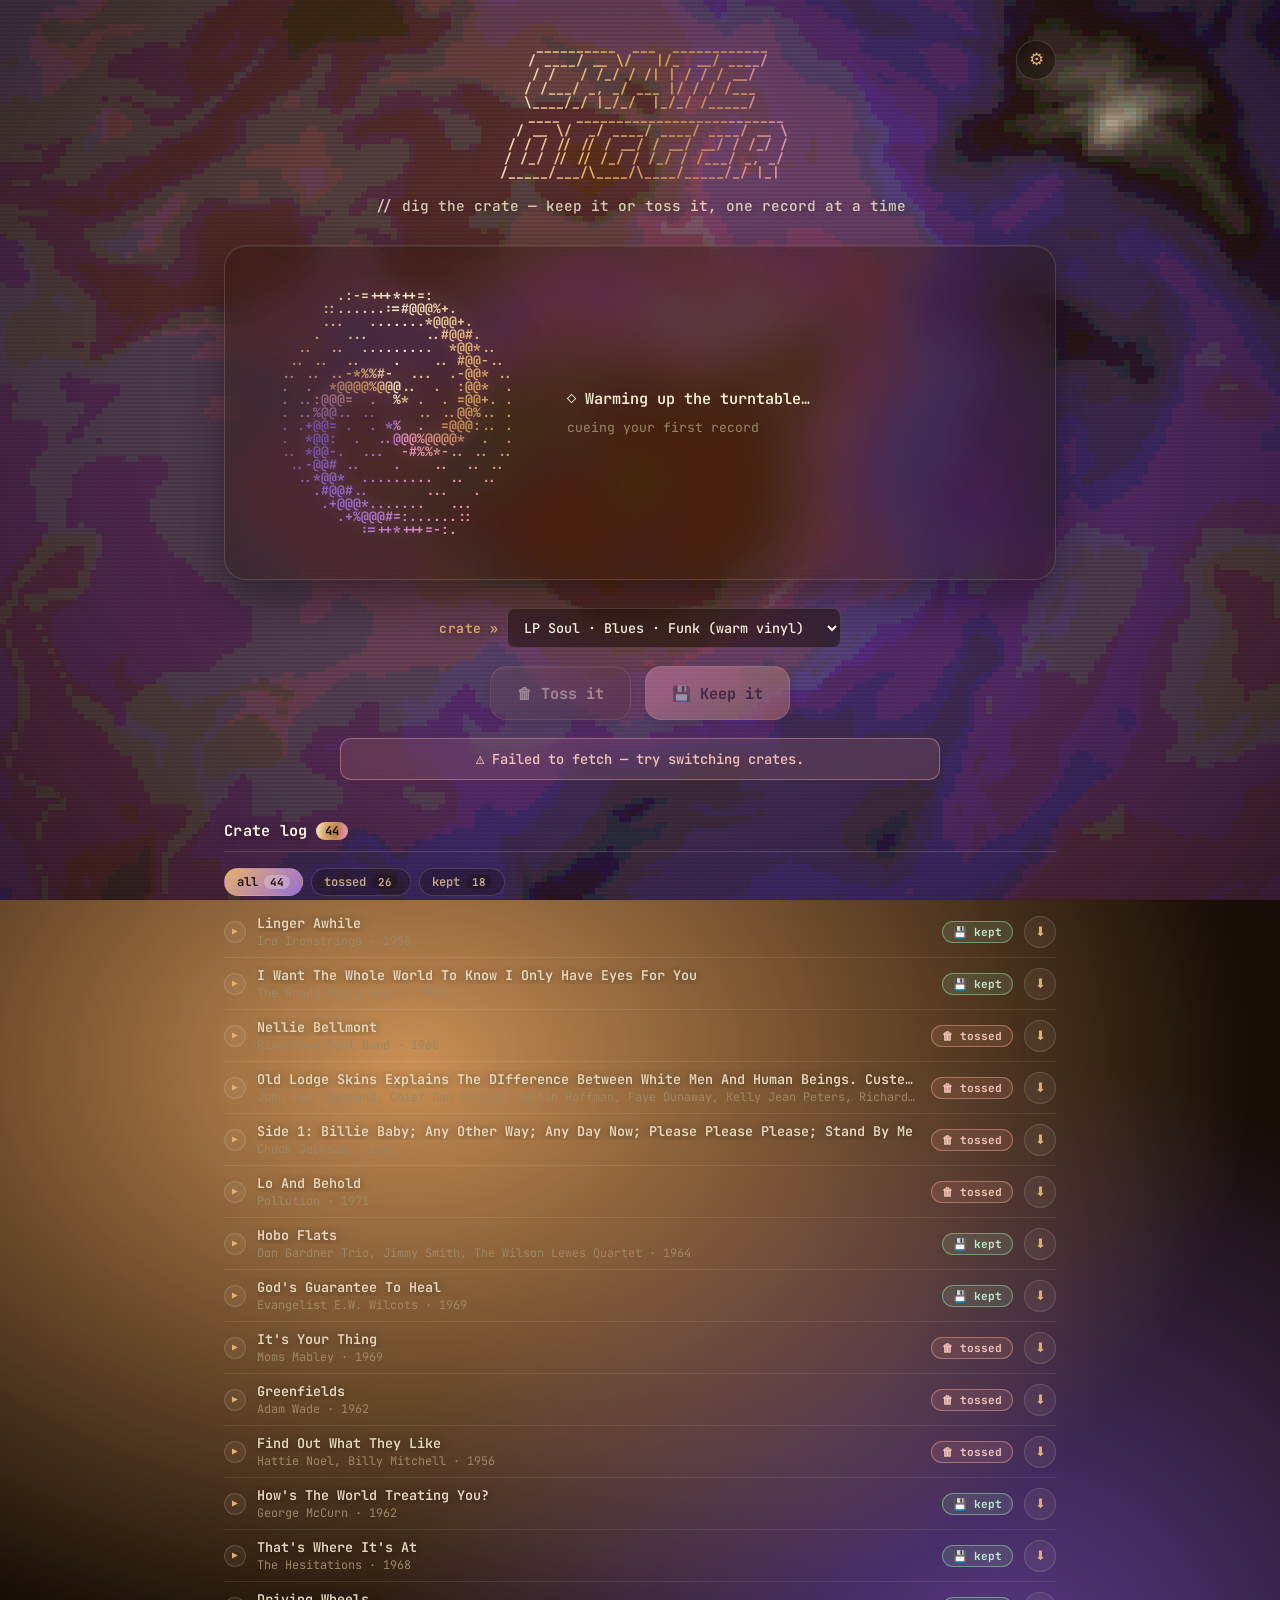
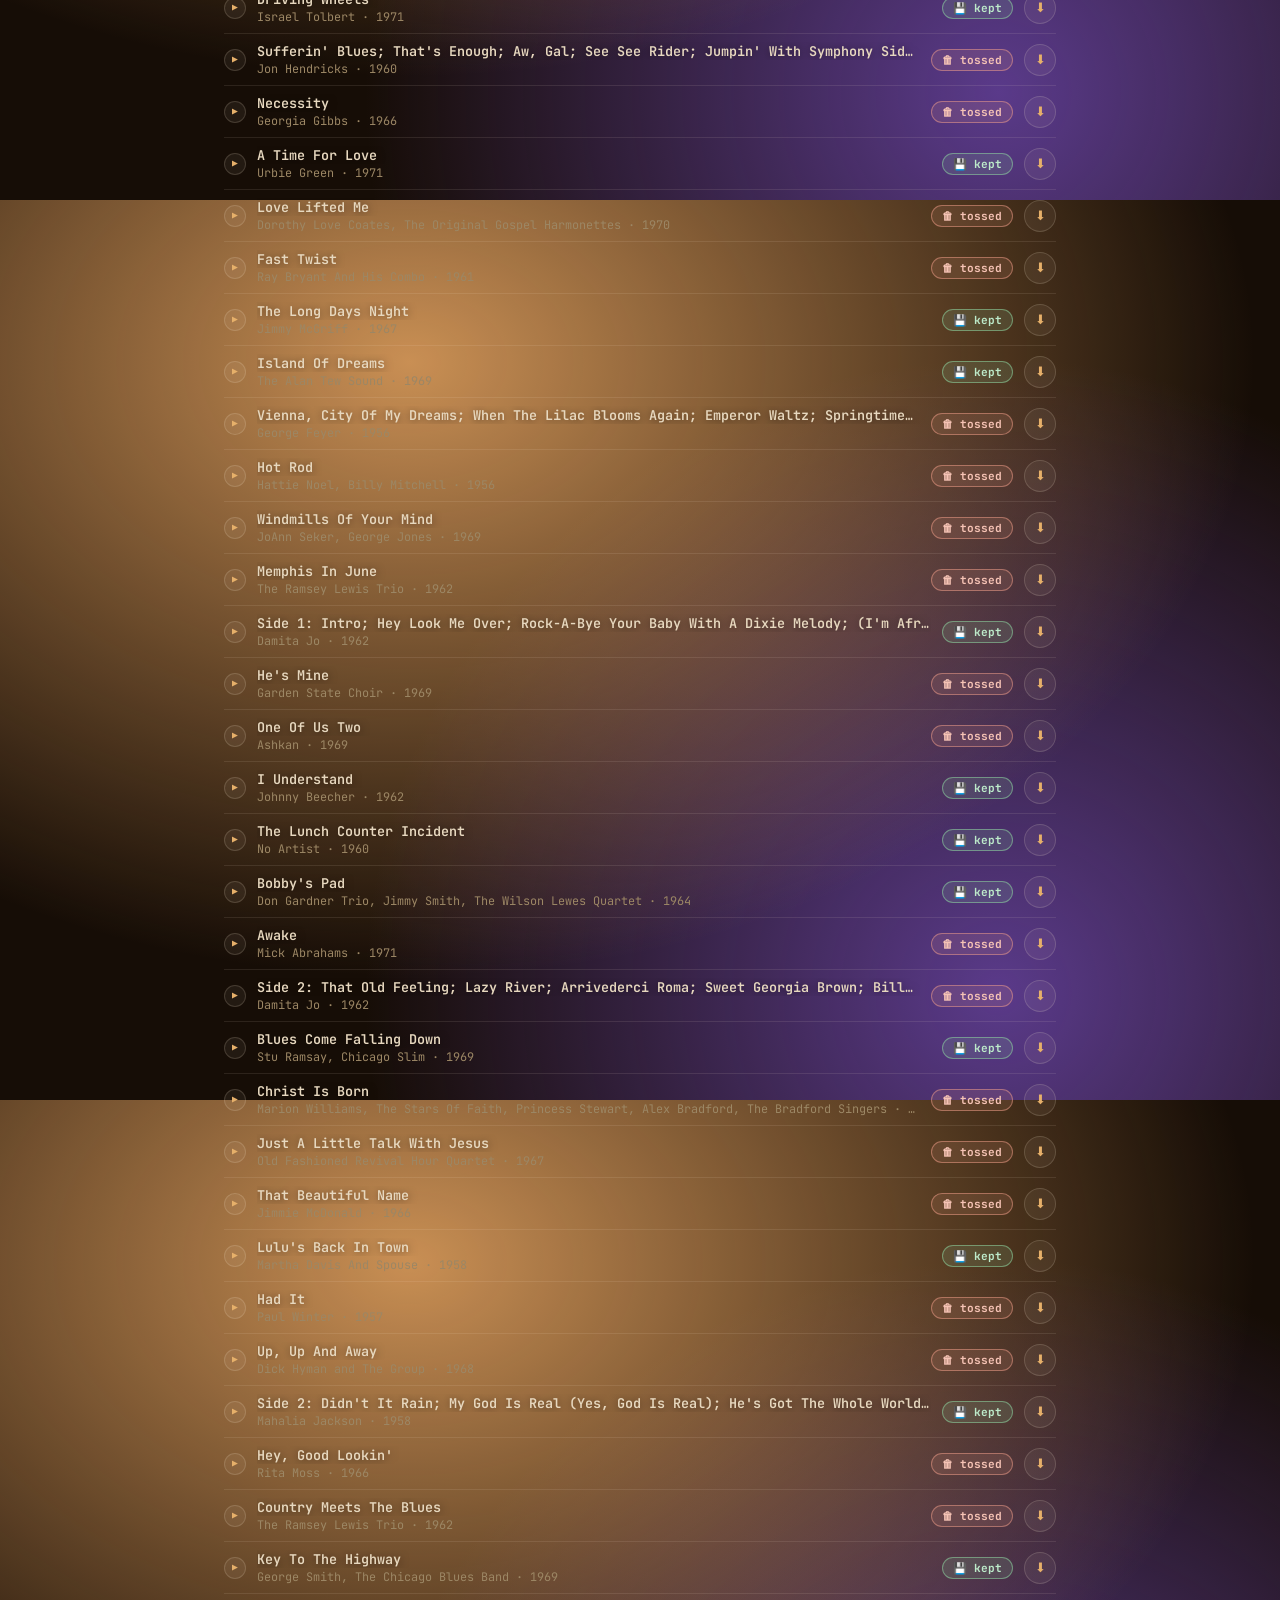
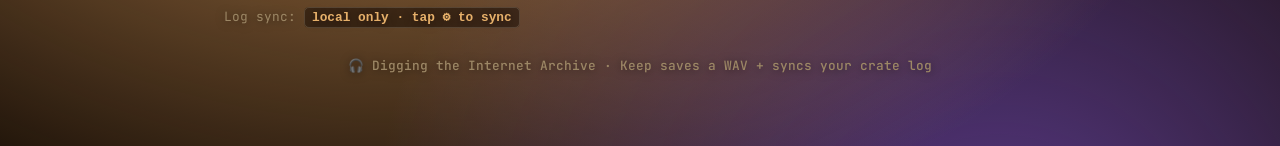
==== commit 91bb2f29: "Icons: the psychedelic ASCII vinyl everywhere (favicon, PWA, apple-touch) Regenerate every icon as t" ====
--- a/index.html
+++ b/index.html
@@ -17,8 +17,10 @@
   <meta name="apple-mobile-web-app-capable" content="yes" />
   <meta name="apple-mobile-web-app-status-bar-style" content="black-translucent" />
   <meta name="apple-mobile-web-app-title" content="Crate Digger" />
-  <link rel="apple-touch-icon" href="./icons/icon-192.png" />
-  <link rel="icon" href="./icons/icon-192.png" />
+  <link rel="apple-touch-icon" href="./icons/apple-touch-icon.png" />
+  <link rel="icon" type="image/svg+xml" href="./favicon.svg" />
+  <link rel="icon" type="image/png" sizes="48x48" href="./icons/favicon-48.png" />
+  <link rel="icon" type="image/png" sizes="32x32" href="./icons/favicon-32.png" />
 
   <link rel="preconnect" href="https://fonts.googleapis.com" />
   <link rel="preconnect" href="https://fonts.gstatic.com" crossorigin />
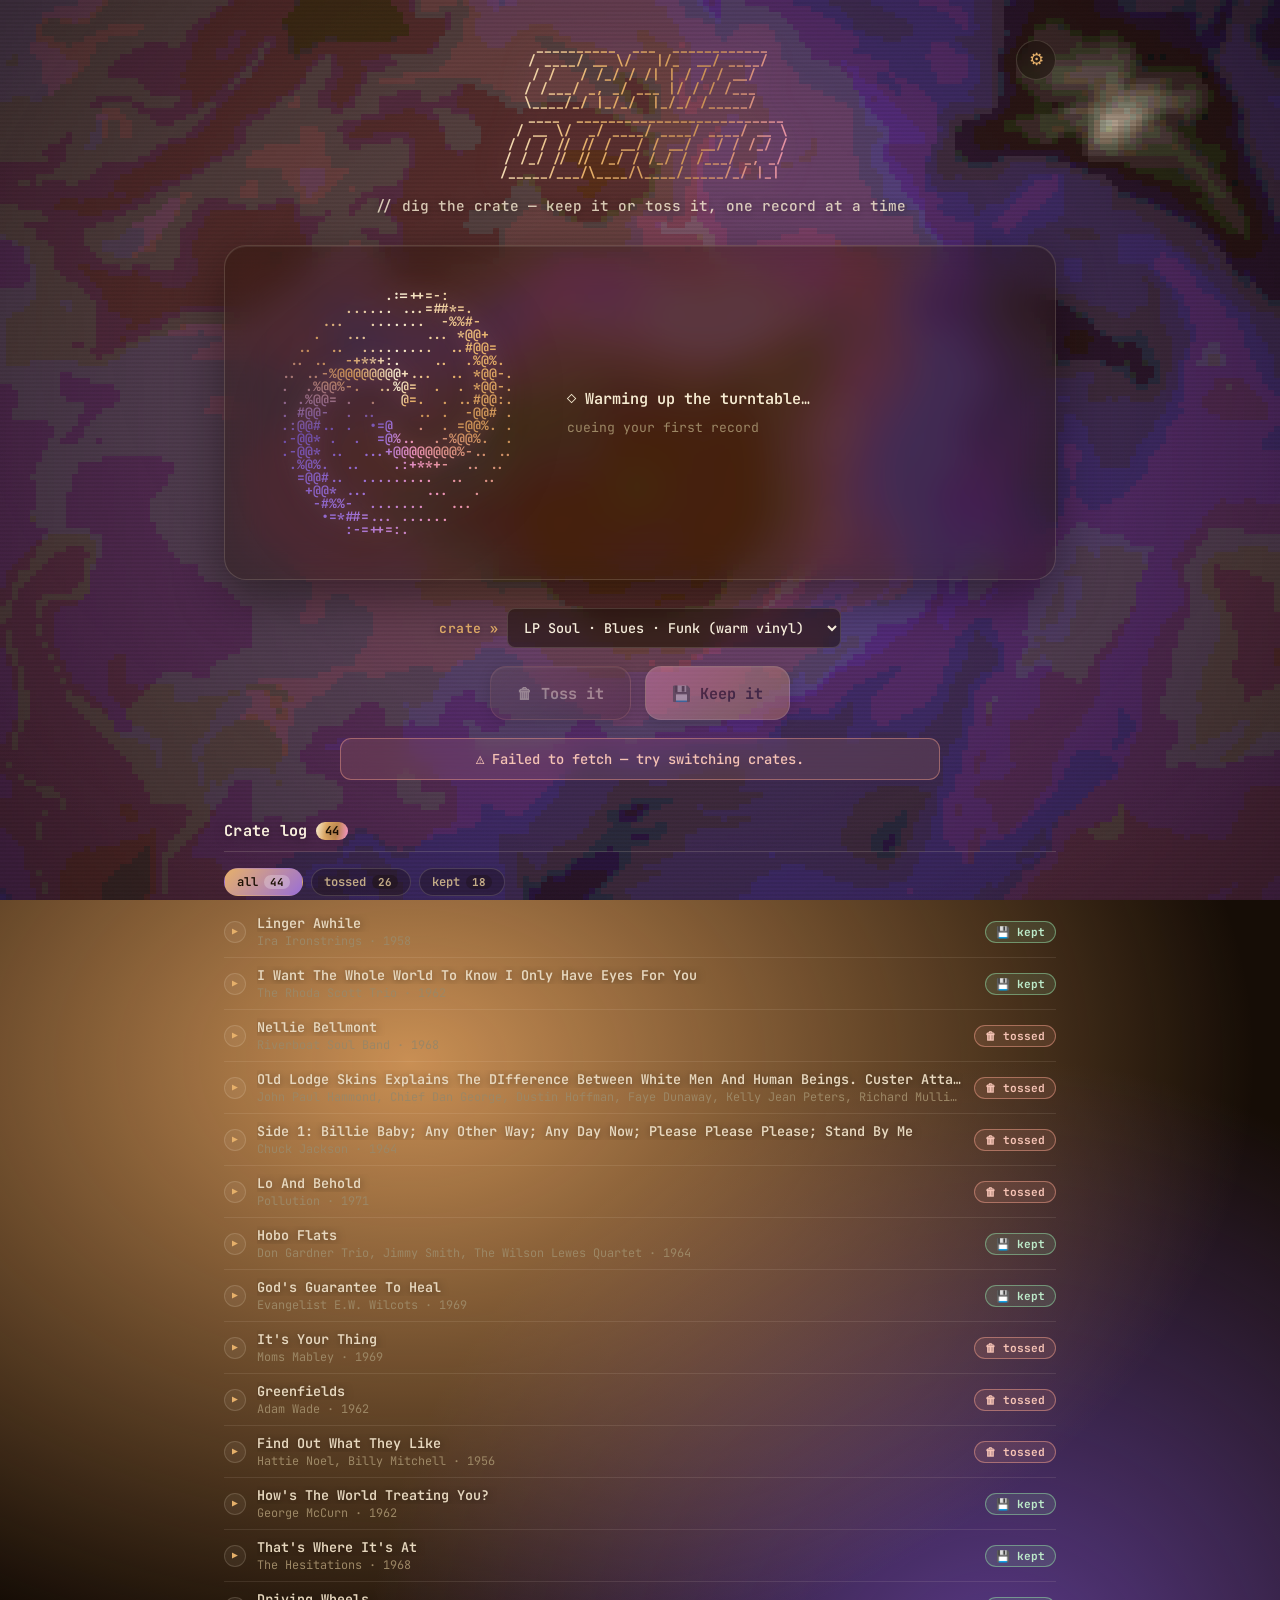
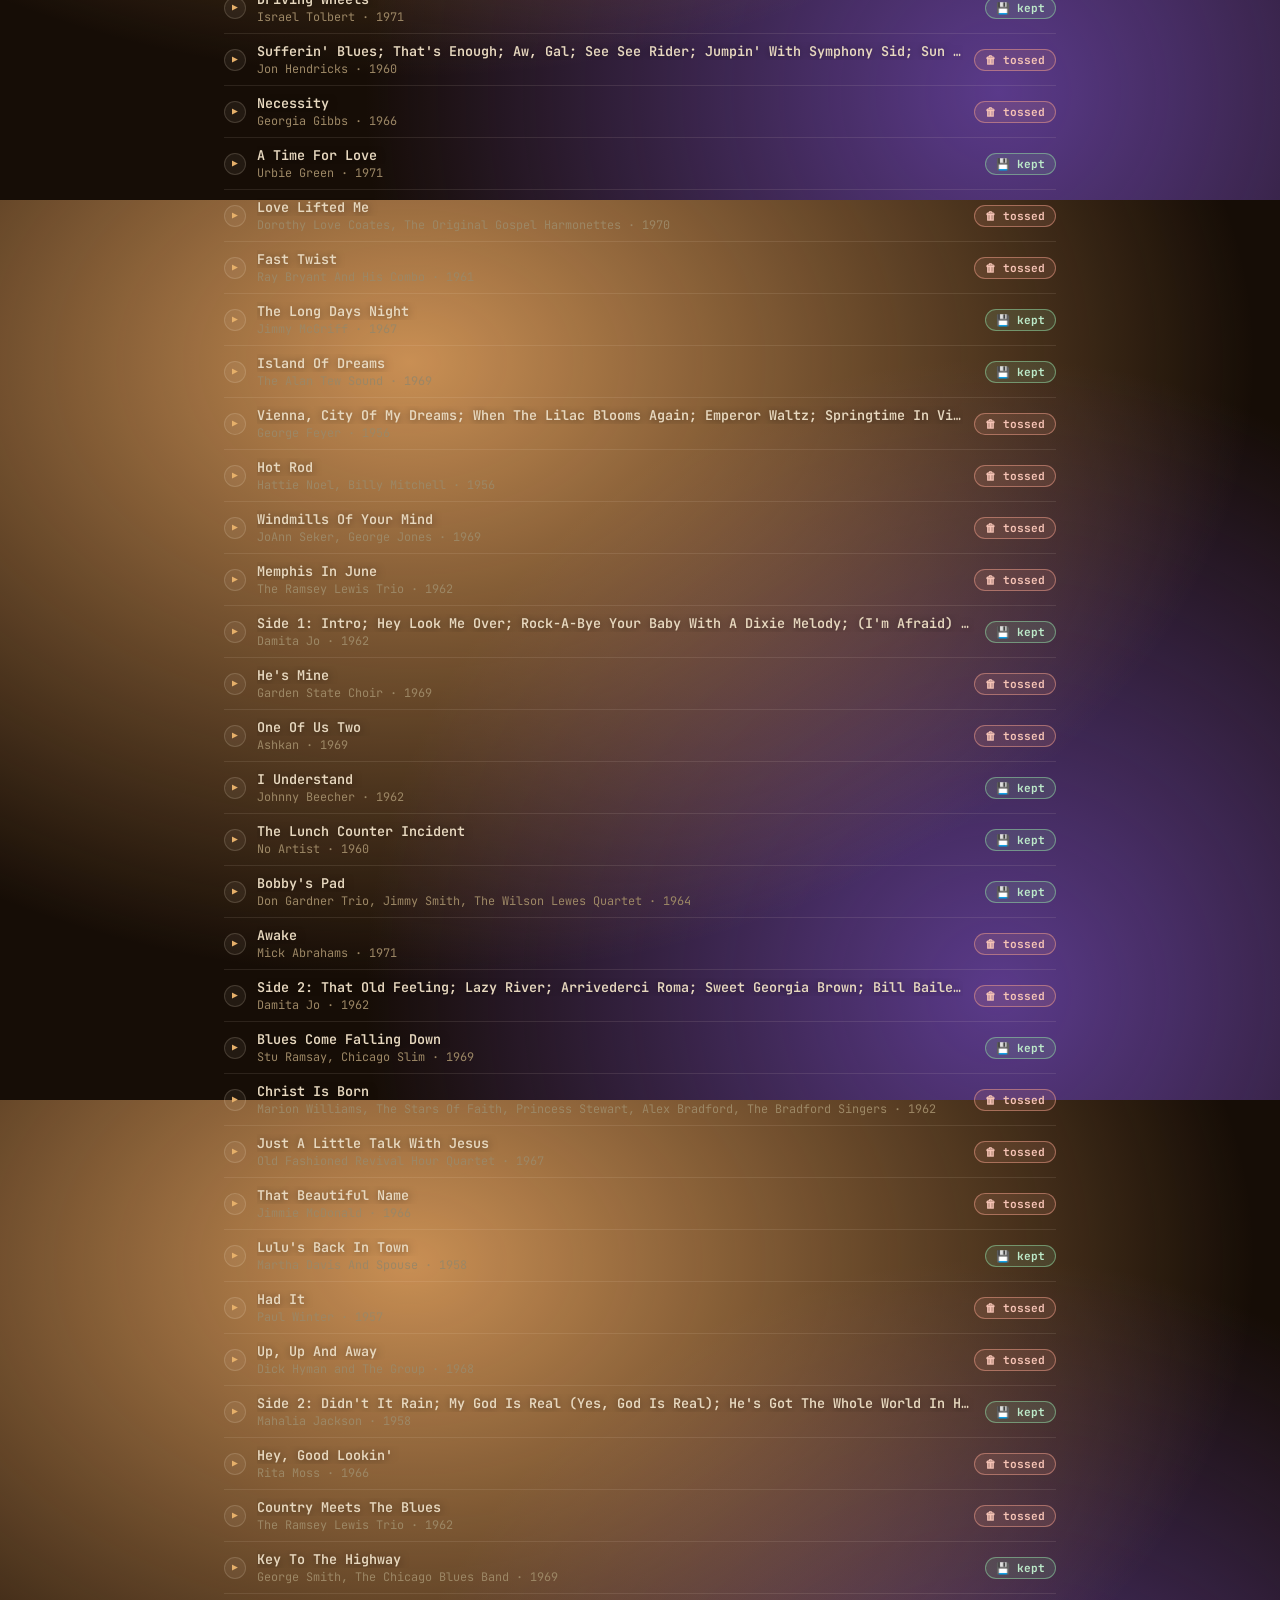
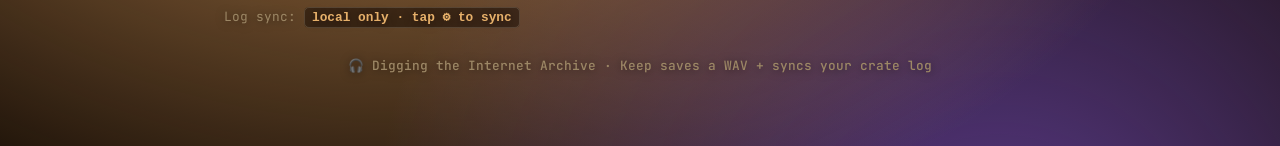
==== commit 0cd798a0: "chore: housekeeping auto-commit (2026-07-01 20:54:39)" ====
--- a/index.html
+++ b/index.html
@@ -84,7 +84,6 @@
             <span id="verdictTag" class="state-badge hidden"></span>
           </div>
           <div class="card-actions">
-            <button id="dl" class="dl-btn audition-only" type="button" disabled>⬇ Download</button>
             <a id="archive" class="archive-link" target="_blank" rel="noopener">View on Archive.org ↗</a>
           </div>
         </div>
--- a/style.css
+++ b/style.css
@@ -553,29 +553,6 @@
 
 /* ---------------- download buttons (⬇ save MP3 to phone) ---------------- */
 .card-actions { display: flex; align-items: center; gap: 14px; flex-wrap: wrap; margin-top: 4px; }
-.dl-btn {
-  border: 1px solid var(--glass-line); background: rgba(247, 236, 210, 0.08);
-  color: var(--ink); font-family: var(--mono); font-size: 0.78rem; font-weight: 600;
-  padding: 8px 14px; border-radius: var(--r-sm); cursor: pointer;
-  backdrop-filter: blur(10px); -webkit-backdrop-filter: blur(10px);
-  display: inline-flex; align-items: center; gap: 6px;
-  transition: background 0.15s ease, border-color 0.15s ease, transform 0.1s ease;
-}
-.dl-btn:hover:not(:disabled) { background: rgba(247, 236, 210, 0.16); border-color: rgba(247, 236, 210, 0.4); }
-.dl-btn:active:not(:disabled) { transform: scale(0.96); }
-.dl-btn:disabled { opacity: 0.4; cursor: default; }
-.dl-btn.working { color: var(--latte); }
-
-.lib-dl {
-  flex: 0 0 auto; width: 32px; height: 32px; border-radius: 50%;
-  border: 1px solid var(--glass-line); background: rgba(247, 236, 210, 0.06);
-  color: var(--latte); font-size: 0.82rem; cursor: pointer;
-  display: grid; place-items: center; line-height: 1;
-  transition: color 0.15s ease, border-color 0.15s ease, transform 0.1s ease;
-}
-.lib-dl:hover { color: var(--rose); border-color: rgba(238, 147, 187, 0.5); }
-.lib-dl:active { transform: scale(0.9); }
-.lib-dl.working { color: var(--cream); opacity: 0.7; }
 
 /* ---------------- desktop sample-folder row in settings ---------------- */
 .sheet-folder.hidden { display: none; }
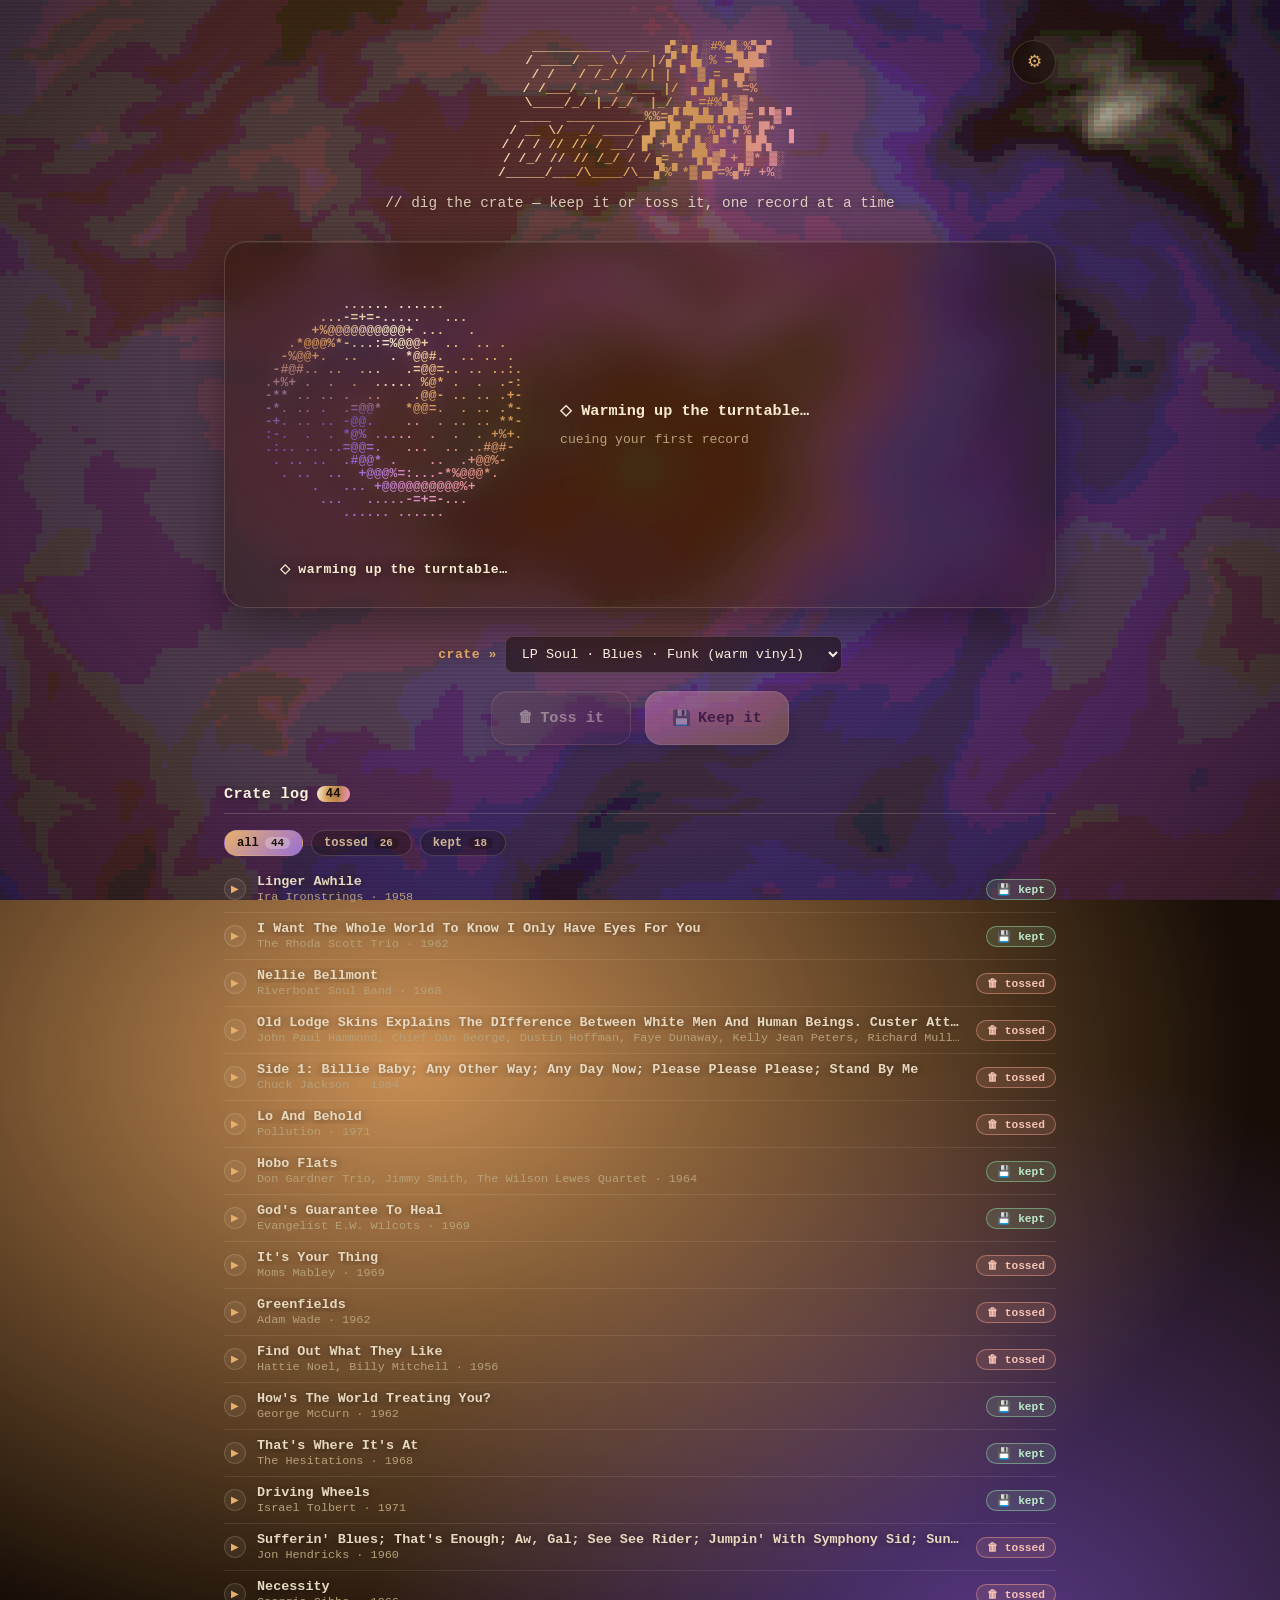
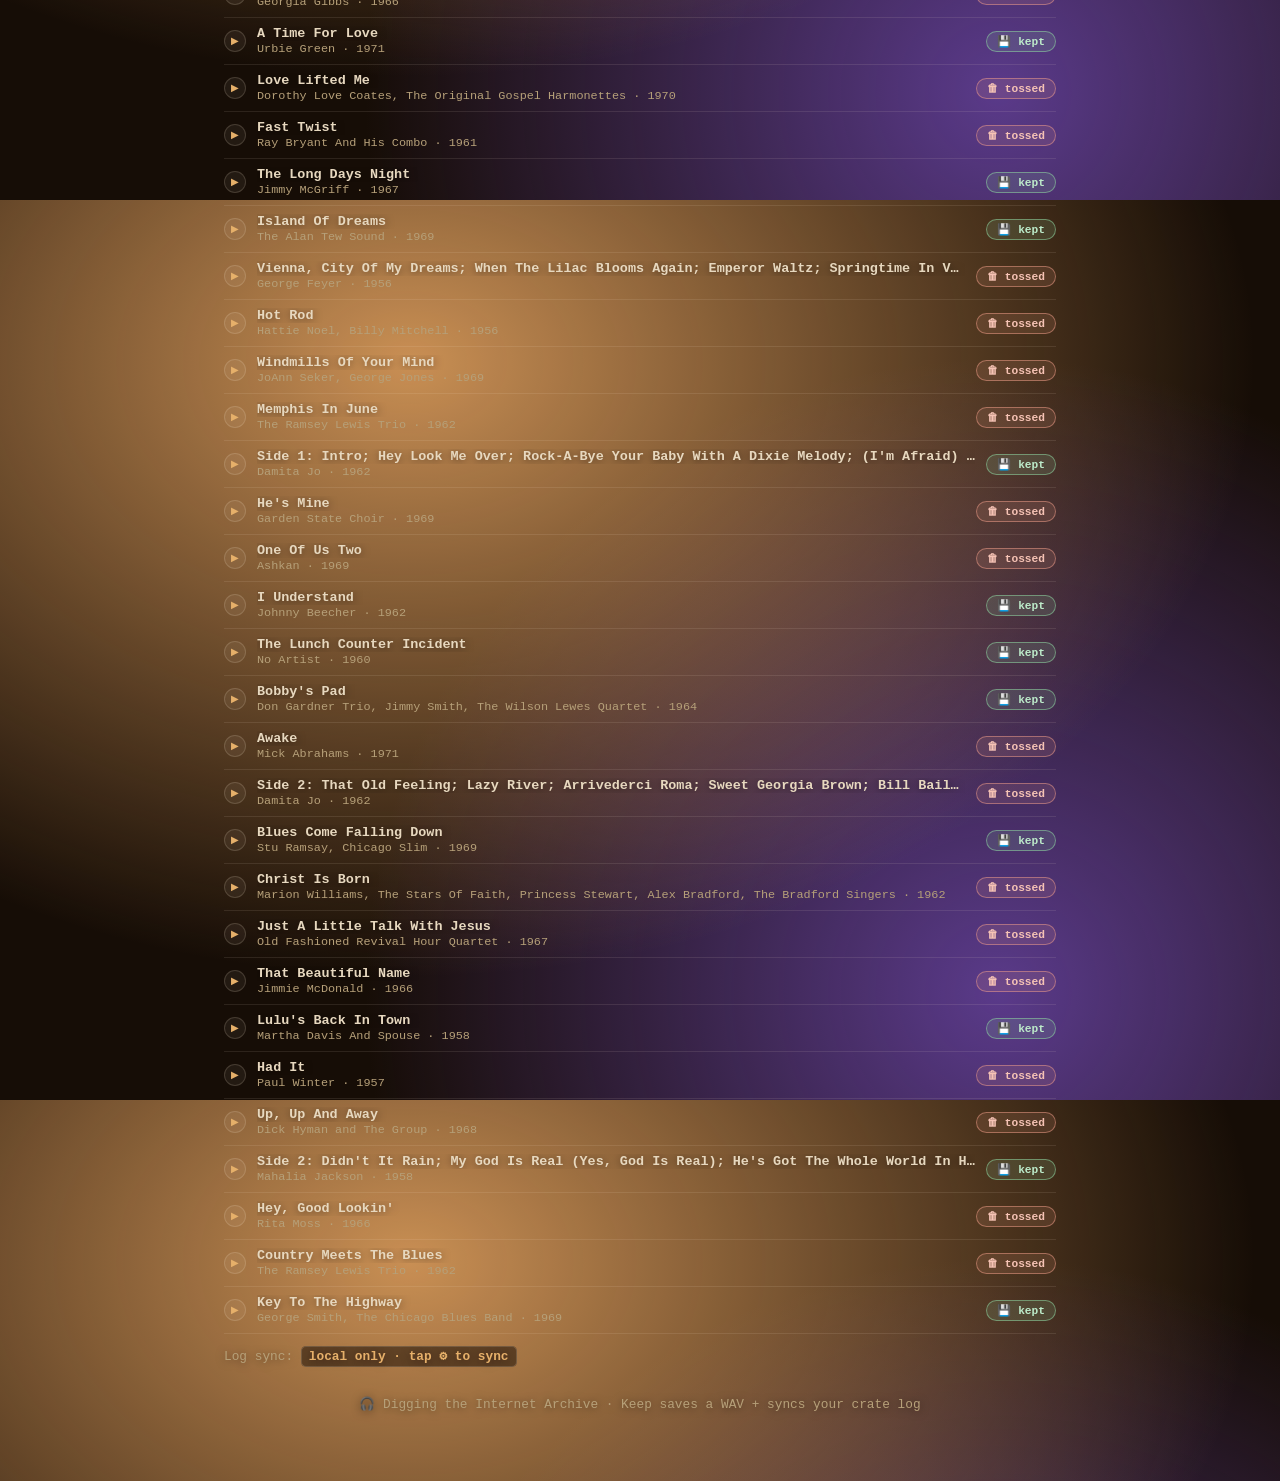
==== commit a20f930f: "chore: housekeeping auto-commit (2026-07-01 21:15:57)" ====
--- a/index.html
+++ b/index.html
@@ -3,12 +3,16 @@
 <head>
   <meta charset="utf-8" />
   <meta name="viewport" content="width=device-width, initial-scale=1, viewport-fit=cover" />
+  <!-- Strict CSP for a static GitHub Pages site (no response headers available).
+       Locks scripts/styles to same-origin and limits network egress to the Internet
+       Archive + the GitHub API, so a stolen token can't be exfiltrated to a third party.
+       If audio ever stops loading, the culprit is almost always media-src/connect-src. -->
+  <meta http-equiv="Content-Security-Policy" content="default-src 'self'; script-src 'self'; style-src 'self' https://fonts.googleapis.com; font-src https://fonts.gstatic.com; img-src 'self' data:; media-src https://archive.org https://*.archive.org; connect-src 'self' https://archive.org https://*.archive.org https://api.github.com; manifest-src 'self'; base-uri 'none'; object-src 'none'; form-action 'none'" />
   <title>Crate Digger</title>
 
-  <!-- Pick the mode before first paint so the UI never flashes the wrong controls.
-       Desktop Chromium has the File System Access API (needed to save WAVs) → it's
-       the auditioner. Everything else (phone, Firefox, Safari) → the player. -->
-  <script>document.documentElement.setAttribute("data-mode", window.showDirectoryPicker ? "audition" : "play");</script>
+  <!-- Pick the mode before first paint so the UI never flashes the wrong controls
+       (auditioner vs player). External so it runs under the CSP above. -->
+  <script src="./mode.js"></script>
 
   <!-- PWA / installable home-screen app -->
   <link rel="manifest" href="./manifest.webmanifest" />
@@ -51,6 +55,7 @@
       <p class="tagline" id="tagline">// dig, keep, and play — records from the Internet Archive</p>
     </header>
 
+    <main>
     <section class="stage">
       <div class="turntable">
         <div id="record" class="record">
@@ -74,8 +79,9 @@
           <div id="label" class="sub"></div>
           <audio id="player" preload="auto" playsinline crossorigin="anonymous"></audio>
           <div class="player">
-            <button id="ppBtn" class="pp" type="button" aria-label="Play / pause">▶</button>
-            <div id="seek" class="seek" role="slider" aria-label="Seek" tabindex="0">
+            <button id="ppBtn" class="pp" type="button" aria-label="Play">▶</button>
+            <div id="seek" class="seek" role="slider" aria-label="Seek" tabindex="0"
+                 aria-valuemin="0" aria-valuemax="0" aria-valuenow="0" aria-valuetext="0:00 of 0:00">
               <div id="seekFill" class="seek-fill"></div>
             </div>
             <span class="ptimes"><span id="ptime">0:00</span> / <span id="pdur">0:00</span></span>
@@ -84,7 +90,8 @@
             <span id="verdictTag" class="state-badge hidden"></span>
           </div>
           <div class="card-actions">
-            <a id="archive" class="archive-link" target="_blank" rel="noopener">View on Archive.org ↗</a>
+            <a id="archive" class="archive-link" target="_blank" rel="noopener"
+               aria-label="View on Archive.org (opens in a new tab)">View on Archive.org ↗</a>
           </div>
         </div>
       </div>
@@ -100,16 +107,16 @@
 
     <!-- desktop auditioner: keep it or toss it, then straight to the next dig -->
     <section class="verdict audition-only">
-      <button id="toss" class="btn toss" disabled>🗑 Toss it</button>
-      <button id="keep" class="btn keep" disabled>💾 Keep it</button>
+      <button id="toss" class="btn toss" type="button" disabled><span aria-hidden="true">🗑</span> Toss it</button>
+      <button id="keep" class="btn keep" type="button" disabled><span aria-hidden="true">💾</span> Keep it</button>
     </section>
 
     <!-- phone player: skip straight to the next kept record -->
     <section class="controls play-only">
-      <button id="skip" class="btn skip" type="button">⏭ Next record</button>
+      <button id="skip" class="btn skip" type="button"><span aria-hidden="true">⏭</span> Next record</button>
     </section>
 
-    <div id="toast" class="toast hidden"></div>
+    <div id="toast" class="toast hidden" role="status" aria-live="polite" aria-atomic="true"></div>
 
     <section class="library audition-only">
       <h3>Crate log <span id="libCount" class="count">0</span></h3>
@@ -122,6 +129,7 @@
       <p class="lib-empty hidden" id="libEmpty">Nothing here yet — every record you dig up gets logged here.</p>
       <p class="dest">Log sync: <code id="syncState">checking…</code></p>
     </section>
+    </main>
 
     <footer class="shutdown-hint" id="footHint">
       🎧 Records from the Internet Archive
@@ -129,10 +137,11 @@
   </div>
 
   <!-- ============ settings / sync panel (auditioner only) ============ -->
-  <div id="settings" class="sheet hidden audition-only" aria-hidden="true">
+  <div id="settings" class="sheet hidden audition-only" role="dialog" aria-modal="true"
+       aria-labelledby="settingsTitle" aria-hidden="true">
     <div class="sheet-card">
       <div class="sheet-head">
-        <h3>⚙ Sync settings</h3>
+        <h3 id="settingsTitle">⚙ Sync settings</h3>
         <button id="settingsClose" class="sheet-x" type="button" aria-label="Close">✕</button>
       </div>
       <p class="sheet-sub">
@@ -168,100 +177,7 @@
     </div>
   </div>
 
-  <script>
-  /* Coffee & Milk swirl — same engine as the desktop app, tuned darker so text stays legible. */
-  const FRAG=`
-  precision highp float;
-  uniform vec2 uRes; uniform float uT;
-  float hash(vec2 p){return fract(sin(dot(p,vec2(127.1,311.7)))*43758.5453123);}
-  float noise(vec2 p){
-    vec2 i=floor(p),f=fract(p);
-    vec2 u=f*f*(3.-2.*f);
-    return mix(mix(hash(i),hash(i+vec2(1.,0.)),u.x),
-               mix(hash(i+vec2(0.,1.)),hash(i+vec2(1.,1.)),u.x),u.y);
-  }
-  float fbm(vec2 p){
-    float v=0.,a=.5;
-    mat2 m=mat2(1.6,1.2,-1.2,1.6);
-    for(int i=0;i<5;i++){v+=a*noise(p);p=m*p;a*=.5;}
-    return v;
-  }
-  vec3 pal(float x){
-    vec3 cream =vec3(.96,.90,.78);
-    vec3 latte =vec3(.87,.69,.45);
-    vec3 caramel=vec3(.73,.42,.22);
-    vec3 rose  =vec3(.93,.56,.72);
-    vec3 violet=vec3(.52,.33,.76);
-    vec3 coffee=vec3(.18,.11,.08);
-    x=fract(x)*6.;
-    vec3 c=cream;
-    c=mix(c,latte,  clamp(x-0.,0.,1.));
-    c=mix(c,caramel,clamp(x-1.,0.,1.));
-    c=mix(c,rose,   clamp(x-2.,0.,1.));
-    c=mix(c,violet, clamp(x-3.,0.,1.));
-    c=mix(c,coffee, clamp(x-4.,0.,1.));
-    c=mix(c,cream,  clamp(x-5.,0.,1.));
-    return c;
-  }
-  void main(){
-    vec2 uv=(gl_FragCoord.xy-.5*uRes)/min(uRes.x,uRes.y);
-    float t=uT*.03;
-    vec2 q=vec2(fbm(uv*1.6+vec2(0.,t)), fbm(uv*1.6+vec2(5.2,t*.8)));
-    float f=fbm(uv*2.2+2.6*q+vec2(t*.5,-t*.3));
-    float idx=f*.9 + t*.18 + length(uv)*.18 + q.x*.30;
-    vec3 col=pal(idx);
-    col*=mix(.40,1.0,smoothstep(.05,.95,f));
-    float sheen=pow(smoothstep(.62,1.,f),3.);
-    col+=vec3(.96,.90,.78)*sheen*.15;
-    col=floor(col*10.+.5)/10.;                 /* chunky coffee-and-milk banding */
-    float vg=smoothstep(1.5,.28,length(uv));
-    col*=mix(.32,1.,vg);                        /* vignette for text contrast */
-    col*=0.78;
-    gl_FragColor=vec4(col,1.);
-  }`;
-  const VERT='attribute vec2 aP;void main(){gl_Position=vec4(aP,0.,1.);}';
-  (function(){
-    const cvs=document.getElementById('bg');
-    const gl=cvs.getContext('webgl',{antialias:false,alpha:false,depth:false,stencil:false,powerPreference:'low-power'});
-    if(!gl)return;
-    function shader(type,src){
-      const s=gl.createShader(type); gl.shaderSource(s,src); gl.compileShader(s);
-      if(!gl.getShaderParameter(s,gl.COMPILE_STATUS)){console.error(gl.getShaderInfoLog(s));return null;}
-      return s;
-    }
-    const vs=shader(gl.VERTEX_SHADER,VERT), fs=shader(gl.FRAGMENT_SHADER,FRAG);
-    if(!vs||!fs)return;
-    const prog=gl.createProgram();
-    gl.attachShader(prog,vs); gl.attachShader(prog,fs); gl.linkProgram(prog);
-    if(!gl.getProgramParameter(prog,gl.LINK_STATUS)){console.error(gl.getProgramInfoLog(prog));return;}
-    gl.useProgram(prog);
-    const buf=gl.createBuffer();
-    gl.bindBuffer(gl.ARRAY_BUFFER,buf);
-    gl.bufferData(gl.ARRAY_BUFFER,new Float32Array([-1,-1, 3,-1, -1,3]),gl.STATIC_DRAW);
-    const aP=gl.getAttribLocation(prog,'aP');
-    gl.enableVertexAttribArray(aP); gl.vertexAttribPointer(aP,2,gl.FLOAT,false,0,0);
-    const uRes=gl.getUniformLocation(prog,'uRes'), uT=gl.getUniformLocation(prog,'uT');
-    const PX=6;
-    function resize(){
-      const w=Math.max(1,Math.round(cvs.clientWidth/PX)), h=Math.max(1,Math.round(cvs.clientHeight/PX));
-      if(cvs.width!==w||cvs.height!==h){cvs.width=w;cvs.height=h;gl.viewport(0,0,w,h);}
-    }
-    function render(t){ resize(); gl.uniform2f(uRes,cvs.width,cvs.height); gl.uniform1f(uT,t); gl.drawArrays(gl.TRIANGLES,0,3); }
-    const RM=matchMedia('(prefers-reduced-motion:reduce)');
-    const FRAME=1000/30;
-    let raf=null,last=0,t0=performance.now();
-    function loop(now){
-      raf=requestAnimationFrame(loop);
-      if(now-last<FRAME)return; last=now;
-      render((now-t0)/1000);
-    }
-    function start(){ if(!raf&&!RM.matches)raf=requestAnimationFrame(loop); }
-    function stop(){ if(raf){cancelAnimationFrame(raf);raf=null;} }
-    if(RM.matches){ render(12.0); } else start();
-    document.addEventListener('visibilitychange',()=>document.hidden?stop():start());
-    window.addEventListener('resize',()=>{ if(RM.matches)render(12.0); });
-  })();
-  </script>
+  <script src="./bg.js"></script>
   <script src="./app.js"></script>
 </body>
 </html>
--- a/style.css
+++ b/style.css
@@ -16,8 +16,8 @@
   /* ink on the haze */
   --ink: #f8efdd;
   --body: #e7d8bf;
-  --muted: #c3ab86;
-  --muted-dim: #9c8765;
+  --muted: #cdb693;
+  --muted-dim: #b6a079;   /* lightened for AA contrast over the bright swirl */
   /* glass */
   --glass: rgba(36, 23, 13, 0.42);
   --glass-soft: rgba(40, 26, 15, 0.30);
@@ -168,6 +168,8 @@
   .logo { animation: none; }   /* the disc renders a single still frame in JS */
   .card.in { animation: none; }
   .cueing, .record.loading .ascii-record { animation: none; }
+  .count { animation: none; }
+  .sheet-card { animation: none; }
 }
 
 /* ---------------- info / record card ---------------- */
@@ -472,12 +474,14 @@
    ========================================================================== */
 /* respect notches / home indicator when installed full-screen */
 .app { padding-top: max(40px, env(safe-area-inset-top));
-       padding-bottom: max(72px, calc(env(safe-area-inset-bottom) + 40px)); }
+       padding-bottom: max(72px, calc(env(safe-area-inset-bottom) + 40px));
+       padding-left: max(24px, env(safe-area-inset-left));
+       padding-right: max(24px, env(safe-area-inset-right)); }
 
 header { position: relative; }
 .gear {
   position: absolute; top: 0; right: 0;
-  width: 40px; height: 40px; border-radius: 50%;
+  width: 44px; height: 44px; border-radius: 50%;
   border: 1px solid var(--glass-line); background: rgba(20, 11, 5, 0.45);
   color: var(--latte); font-size: 1.05rem; cursor: pointer;
   backdrop-filter: blur(10px); -webkit-backdrop-filter: blur(10px);
@@ -521,7 +525,7 @@
 .sheet-head { display: flex; align-items: center; justify-content: space-between; }
 .sheet-head h3 { margin: 0; color: var(--ink); font-size: 1rem; }
 .sheet-x {
-  width: 32px; height: 32px; border-radius: 50%; cursor: pointer;
+  width: 40px; height: 40px; border-radius: 50%; cursor: pointer;
   border: 1px solid var(--glass-line); background: rgba(20, 11, 5, 0.5);
   color: var(--muted); font-size: 0.9rem;
 }
@@ -546,12 +550,12 @@
 /* larger touch targets on phones */
 @media (max-width: 620px) {
   .verdict .btn { height: 58px; font-size: 1rem; }
-  .pp { width: 40px; height: 40px; }
-  .seek { height: 10px; }
-  .lib-list li { padding: 11px 0; }
-}
-
-/* ---------------- download buttons (⬇ save MP3 to phone) ---------------- */
+  .pp { width: 44px; height: 44px; }
+  .seek { height: 14px; }
+  .lib-list li { padding: 13px 0; }
+}
+
+/* ---------------- card actions (Archive.org link) ---------------- */
 .card-actions { display: flex; align-items: center; gap: 14px; flex-wrap: wrap; margin-top: 4px; }
 
 /* ---------------- desktop sample-folder row in settings ---------------- */
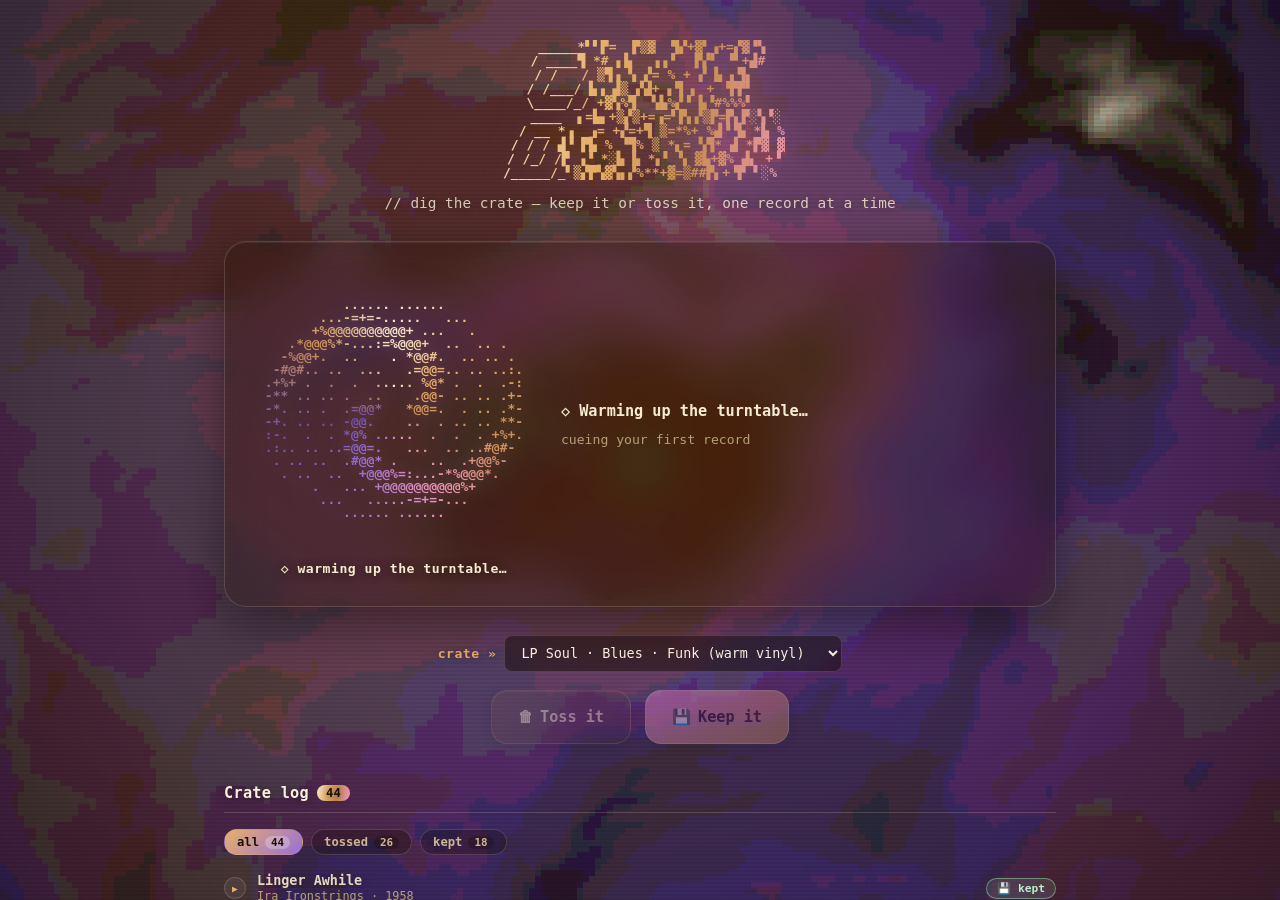
==== commit aa9d6ea5: "Remove mobile player mode — desktop auditioner only The phone player, GitHub-token sync, settings sh" ====
--- a/index.html
+++ b/index.html
@@ -5,23 +5,11 @@
   <meta name="viewport" content="width=device-width, initial-scale=1, viewport-fit=cover" />
   <!-- Strict CSP for a static GitHub Pages site (no response headers available).
        Locks scripts/styles to same-origin and limits network egress to the Internet
-       Archive + the GitHub API, so a stolen token can't be exfiltrated to a third party.
-       If audio ever stops loading, the culprit is almost always media-src/connect-src. -->
-  <meta http-equiv="Content-Security-Policy" content="default-src 'self'; script-src 'self'; style-src 'self' https://fonts.googleapis.com; font-src https://fonts.gstatic.com; img-src 'self' data:; media-src https://archive.org https://*.archive.org; connect-src 'self' https://archive.org https://*.archive.org https://api.github.com; manifest-src 'self'; base-uri 'none'; object-src 'none'; form-action 'none'" />
+       Archive. If audio ever stops loading, the culprit is almost always
+       media-src/connect-src. -->
+  <meta http-equiv="Content-Security-Policy" content="default-src 'self'; script-src 'self'; style-src 'self' https://fonts.googleapis.com; font-src https://fonts.gstatic.com; img-src 'self' data:; media-src https://archive.org https://*.archive.org; connect-src 'self' https://archive.org https://*.archive.org; base-uri 'none'; object-src 'none'; form-action 'none'" />
   <title>Crate Digger</title>
 
-  <!-- Pick the mode before first paint so the UI never flashes the wrong controls
-       (auditioner vs player). External so it runs under the CSP above. -->
-  <script src="./mode.js"></script>
-
-  <!-- PWA / installable home-screen app -->
-  <link rel="manifest" href="./manifest.webmanifest" />
-  <meta name="theme-color" content="#160d06" />
-  <meta name="mobile-web-app-capable" content="yes" />
-  <meta name="apple-mobile-web-app-capable" content="yes" />
-  <meta name="apple-mobile-web-app-status-bar-style" content="black-translucent" />
-  <meta name="apple-mobile-web-app-title" content="Crate Digger" />
-  <link rel="apple-touch-icon" href="./icons/apple-touch-icon.png" />
   <link rel="icon" type="image/svg+xml" href="./favicon.svg" />
   <link rel="icon" type="image/png" sizes="48x48" href="./icons/favicon-48.png" />
   <link rel="icon" type="image/png" sizes="32x32" href="./icons/favicon-32.png" />
@@ -40,7 +28,6 @@
 
   <div class="app">
     <header>
-      <button id="gear" class="gear audition-only" type="button" aria-label="Settings">⚙</button>
       <h1 class="sr-only">Crate Digger</h1>
 <pre id="logo" class="logo" aria-hidden="true">   __________  ___  ____________
   / ____/ __ \/   |/_  __/ ____/
@@ -52,7 +39,7 @@
   / / / // // / __/ / __/ __/ / /_/ /
  / /_/ // // /_/ / /_/ / /___/ _, _/
 /_____/___/\____/\____/_____/_/ |_|</pre>
-      <p class="tagline" id="tagline">// dig, keep, and play — records from the Internet Archive</p>
+      <p class="tagline">// dig the crate — keep it or toss it, one record at a time</p>
     </header>
 
     <main>
@@ -86,7 +73,7 @@
             </div>
             <span class="ptimes"><span id="ptime">0:00</span> / <span id="pdur">0:00</span></span>
           </div>
-          <div class="statebar audition-only">
+          <div class="statebar">
             <span id="verdictTag" class="state-badge hidden"></span>
           </div>
           <div class="card-actions">
@@ -97,7 +84,7 @@
       </div>
     </section>
 
-    <!-- which crate: on desktop you dig it; on phone it filters your kept records -->
+    <!-- which crate to dig -->
     <section class="digbar">
       <label class="genre">
         <span class="genre-tag">crate&nbsp;»</span>
@@ -105,20 +92,15 @@
       </label>
     </section>
 
-    <!-- desktop auditioner: keep it or toss it, then straight to the next dig -->
-    <section class="verdict audition-only">
+    <!-- keep it or toss it, then straight to the next dig -->
+    <section class="verdict">
       <button id="toss" class="btn toss" type="button" disabled><span aria-hidden="true">🗑</span> Toss it</button>
       <button id="keep" class="btn keep" type="button" disabled><span aria-hidden="true">💾</span> Keep it</button>
     </section>
 
-    <!-- phone player: skip straight to the next kept record -->
-    <section class="controls play-only">
-      <button id="skip" class="btn skip" type="button"><span aria-hidden="true">⏭</span> Next record</button>
-    </section>
-
     <div id="toast" class="toast hidden" role="status" aria-live="polite" aria-atomic="true"></div>
 
-    <section class="library audition-only">
+    <section class="library">
       <h3>Crate log <span id="libCount" class="count">0</span></h3>
       <div class="lib-tabs">
         <button class="lib-tab active" data-filter="all" type="button">all <span class="tab-n">0</span></button>
@@ -127,54 +109,14 @@
       </div>
       <ul id="libList" class="lib-list"></ul>
       <p class="lib-empty hidden" id="libEmpty">Nothing here yet — every record you dig up gets logged here.</p>
-      <p class="dest">Log sync: <code id="syncState">checking…</code></p>
+      <p class="dest">💾 Keep saves a WAV → <code id="folderStatus">no folder set</code>
+        <button id="folderPick" class="folder-btn" type="button">📁 choose folder</button></p>
     </section>
     </main>
 
-    <footer class="shutdown-hint" id="footHint">
-      🎧 Records from the Internet Archive
+    <footer class="shutdown-hint">
+      🎧 Digging the Internet Archive · Keep saves a WAV into your sample folder
     </footer>
-  </div>
-
-  <!-- ============ settings / sync panel (auditioner only) ============ -->
-  <div id="settings" class="sheet hidden audition-only" role="dialog" aria-modal="true"
-       aria-labelledby="settingsTitle" aria-hidden="true">
-    <div class="sheet-card">
-      <div class="sheet-head">
-        <h3 id="settingsTitle">⚙ Sync settings</h3>
-        <button id="settingsClose" class="sheet-x" type="button" aria-label="Close">✕</button>
-      </div>
-      <p class="sheet-sub">
-        Your crate log lives in a GitHub repo so this auditioner and the phone player stay in sync.
-        Paste a token below to let this device <strong>keep/toss</strong> back to it.
-        Without a token you can still dig &amp; listen — verdicts save on this device only.
-      </p>
-      <label class="sheet-label" for="tokenInput">GitHub token (fine-grained, Contents: read&amp;write)</label>
-      <input id="tokenInput" class="sheet-input" type="password" autocomplete="off"
-             autocapitalize="off" spellcheck="false" placeholder="github_pat_…" />
-      <div class="sheet-actions">
-        <button id="tokenSave" class="btn keep" type="button">Save &amp; sync</button>
-        <button id="tokenClear" class="btn toss" type="button">Clear</button>
-      </div>
-      <p id="sheetStatus" class="sheet-status"></p>
-      <div id="folderRow" class="sheet-folder hidden">
-        <hr class="sheet-sep" />
-        <label class="sheet-label">🖥 Desktop — sample folder (Keep saves a WAV here)</label>
-        <div class="sheet-actions">
-          <button id="folderPick" class="btn keep" type="button">📁 Choose folder</button>
-        </div>
-        <p id="folderStatus" class="sheet-status"></p>
-      </div>
-      <details class="sheet-help">
-        <summary>How do I get a token?</summary>
-        <ol>
-          <li>On GitHub → <em>Settings → Developer settings → Fine-grained tokens → Generate new token</em>.</li>
-          <li>Repository access → <em>Only select repositories</em> → <code>crate-digger</code>.</li>
-          <li>Permissions → <em>Contents: Read and write</em>.</li>
-          <li>Generate, copy the <code>github_pat_…</code> string, paste it here.</li>
-        </ol>
-      </details>
-    </div>
   </div>
 
   <script src="./bg.js"></script>
--- a/style.css
+++ b/style.css
@@ -169,7 +169,6 @@
   .card.in { animation: none; }
   .cueing, .record.loading .ascii-record { animation: none; }
   .count { animation: none; }
-  .sheet-card { animation: none; }
 }
 
 /* ---------------- info / record card ---------------- */
@@ -256,13 +255,6 @@
 
 .archive-link { color: var(--muted-dim); font-size: 0.8rem; font-weight: 500; text-decoration: none; }
 .archive-link:hover { color: var(--rose); }
-
-/* full-stage "stopped" notice shown after Shift+Q terminates the server */
-.stopped {
-  text-align: center; color: var(--body);
-  font-size: 1rem; line-height: 1.7; padding: 8px 0;
-}
-.stopped strong { color: var(--rose); }
 
 /* ---------------- the disc IS the loader (cueing caption + whir) ---------------- */
 .cueing {
@@ -469,29 +461,7 @@
   .verdict .btn { flex: 1 1 auto; justify-content: center; padding: 0 14px; }
 }
 
-/* ==========================================================================
-   Mobile / PWA additions (crate-digger-mobile)
-   ========================================================================== */
-/* respect notches / home indicator when installed full-screen */
-.app { padding-top: max(40px, env(safe-area-inset-top));
-       padding-bottom: max(72px, calc(env(safe-area-inset-bottom) + 40px));
-       padding-left: max(24px, env(safe-area-inset-left));
-       padding-right: max(24px, env(safe-area-inset-right)); }
-
-header { position: relative; }
-.gear {
-  position: absolute; top: 0; right: 0;
-  width: 44px; height: 44px; border-radius: 50%;
-  border: 1px solid var(--glass-line); background: rgba(20, 11, 5, 0.45);
-  color: var(--latte); font-size: 1.05rem; cursor: pointer;
-  backdrop-filter: blur(10px); -webkit-backdrop-filter: blur(10px);
-  display: grid; place-items: center; line-height: 1;
-  transition: transform 0.3s ease, color 0.15s ease, border-color 0.15s ease;
-}
-.gear:hover { color: var(--rose); border-color: rgba(247, 236, 210, 0.35); }
-.gear:active { transform: rotate(60deg); }
-
-/* tap-to-play affordance on crate-log rows */
+/* click-to-play affordance on crate-log rows */
 .lib-list li { cursor: pointer; }
 .lib-play {
   flex: 0 0 auto; width: 22px; height: 22px; border-radius: 50%;
@@ -502,86 +472,17 @@
 .lib-list li:hover .lib-play { color: var(--rose); border-color: rgba(238, 147, 187, 0.5); }
 .lib-list li:active { opacity: 0.75; }
 
-/* ---------------- settings / sync bottom-sheet ---------------- */
-.sheet {
-  position: fixed; inset: 0; z-index: 40;
-  background: rgba(8, 4, 2, 0.6);
-  backdrop-filter: blur(4px); -webkit-backdrop-filter: blur(4px);
-  display: flex; align-items: flex-end; justify-content: center;
-}
-.sheet.hidden { display: none; }
-.sheet-card {
-  width: 100%; max-width: 520px;
-  background: rgba(28, 18, 10, 0.92);
-  border: 1px solid var(--glass-line);
-  border-radius: var(--r-xl) var(--r-xl) 0 0;
-  padding: 22px 22px max(22px, calc(env(safe-area-inset-bottom) + 16px));
-  box-shadow: 0 -18px 60px rgba(0, 0, 0, 0.55);
-  animation: sheetUp 0.28s cubic-bezier(.2,.8,.2,1) both;
-}
-@keyframes sheetUp { from { transform: translateY(100%); } to { transform: none; } }
-@media (min-width: 560px) { .sheet { align-items: center; } .sheet-card { border-radius: var(--r-xl); } }
-
-.sheet-head { display: flex; align-items: center; justify-content: space-between; }
-.sheet-head h3 { margin: 0; color: var(--ink); font-size: 1rem; }
-.sheet-x {
-  width: 40px; height: 40px; border-radius: 50%; cursor: pointer;
-  border: 1px solid var(--glass-line); background: rgba(20, 11, 5, 0.5);
-  color: var(--muted); font-size: 0.9rem;
-}
-.sheet-x:hover { color: var(--rose); }
-.sheet-sub { color: var(--body); font-size: 0.84rem; line-height: 1.55; margin: 12px 0 16px; }
-.sheet-sub strong { color: var(--latte); }
-.sheet-label { display: block; color: var(--muted); font-size: 0.76rem; margin-bottom: 6px; }
-.sheet-input {
-  width: 100%; padding: 12px 13px; border-radius: var(--r-sm);
-  background: rgba(12, 7, 3, 0.7); color: var(--ink);
-  border: 1px solid var(--glass-line); font-family: var(--mono); font-size: 0.9rem;
-}
-.sheet-input:focus { outline: none; border-color: var(--rose); box-shadow: 0 0 0 1px rgba(238, 147, 187, 0.5); }
-.sheet-actions { display: flex; gap: 10px; margin: 14px 0 6px; }
-.sheet-actions .btn { flex: 1 1 auto; justify-content: center; height: 46px; }
-.sheet-status { color: var(--muted); font-size: 0.8rem; min-height: 1.2em; margin: 6px 0 0; }
-.sheet-help { margin-top: 14px; color: var(--muted-dim); font-size: 0.8rem; }
-.sheet-help summary { cursor: pointer; color: var(--latte); }
-.sheet-help ol { margin: 10px 0 0; padding-left: 20px; line-height: 1.7; }
-.sheet-help code { font-size: 0.76rem; }
-
-/* larger touch targets on phones */
-@media (max-width: 620px) {
-  .verdict .btn { height: 58px; font-size: 1rem; }
-  .pp { width: 44px; height: 44px; }
-  .seek { height: 14px; }
-  .lib-list li { padding: 13px 0; }
-}
-
 /* ---------------- card actions (Archive.org link) ---------------- */
 .card-actions { display: flex; align-items: center; gap: 14px; flex-wrap: wrap; margin-top: 4px; }
 
-/* ---------------- desktop sample-folder row in settings ---------------- */
-.sheet-folder.hidden { display: none; }
-.sheet-sep { border: none; border-top: 1px solid var(--glass-line); margin: 18px 0 14px; }
-
-/* ==========================================================================
-   Unified modes — desktop = auditioner, phone = player. The mode is set on
-   <html data-mode> before first paint (inline script in index.html), so the
-   controls for the other mode never flash. Auditioner: keep/toss, gear,
-   library log, download, settings. Player: the ⏭ Next-record button.
-   ========================================================================== */
-html[data-mode="play"] .audition-only { display: none !important; }
-html[data-mode="audition"] .play-only { display: none !important; }
-
-/* phone player: the ⏭ Next-record button (mirrors the verdict buttons' weight) */
-.controls { display: flex; justify-content: center; margin: 18px 0 6px; }
-.btn.skip {
-  height: 54px; padding: 0 26px; font-size: 0.95rem; border-radius: var(--r-lg); font-weight: 700;
-  background: linear-gradient(135deg, rgba(238, 147, 187, 0.95), rgba(201, 143, 84, 0.9));
-  color: #2a0f1c; border-color: rgba(247, 236, 210, 0.4);
-}
-.btn.skip:hover:not(:disabled) {
-  color: #2a0f1c; box-shadow: 0 10px 30px rgba(238, 147, 187, 0.5), inset 0 1px 0 rgba(255, 255, 255, 0.3);
-}
-@media (max-width: 620px) {
-  .controls { width: 100%; }
-  .controls .btn { flex: 1 1 auto; justify-content: center; height: 58px; font-size: 1rem; }
-}
+/* ---------------- sample-folder picker (crate-log footer) ---------------- */
+.folder-btn {
+  font-family: var(--mono); font-size: 0.74rem; font-weight: 600; cursor: pointer;
+  padding: 4px 11px; margin-left: 6px; border-radius: var(--pill);
+  border: 1px solid var(--glass-line); background: rgba(20, 11, 5, 0.3);
+  color: var(--muted);
+  transition: color 0.14s ease, border-color 0.14s ease, background 0.14s ease;
+}
+.folder-btn:hover { color: var(--cream); border-color: rgba(247, 236, 210, 0.3); }
+.folder-btn:focus-visible { outline: 2px solid var(--rose); outline-offset: 2px; }
+.folder-btn.hidden { display: none; }
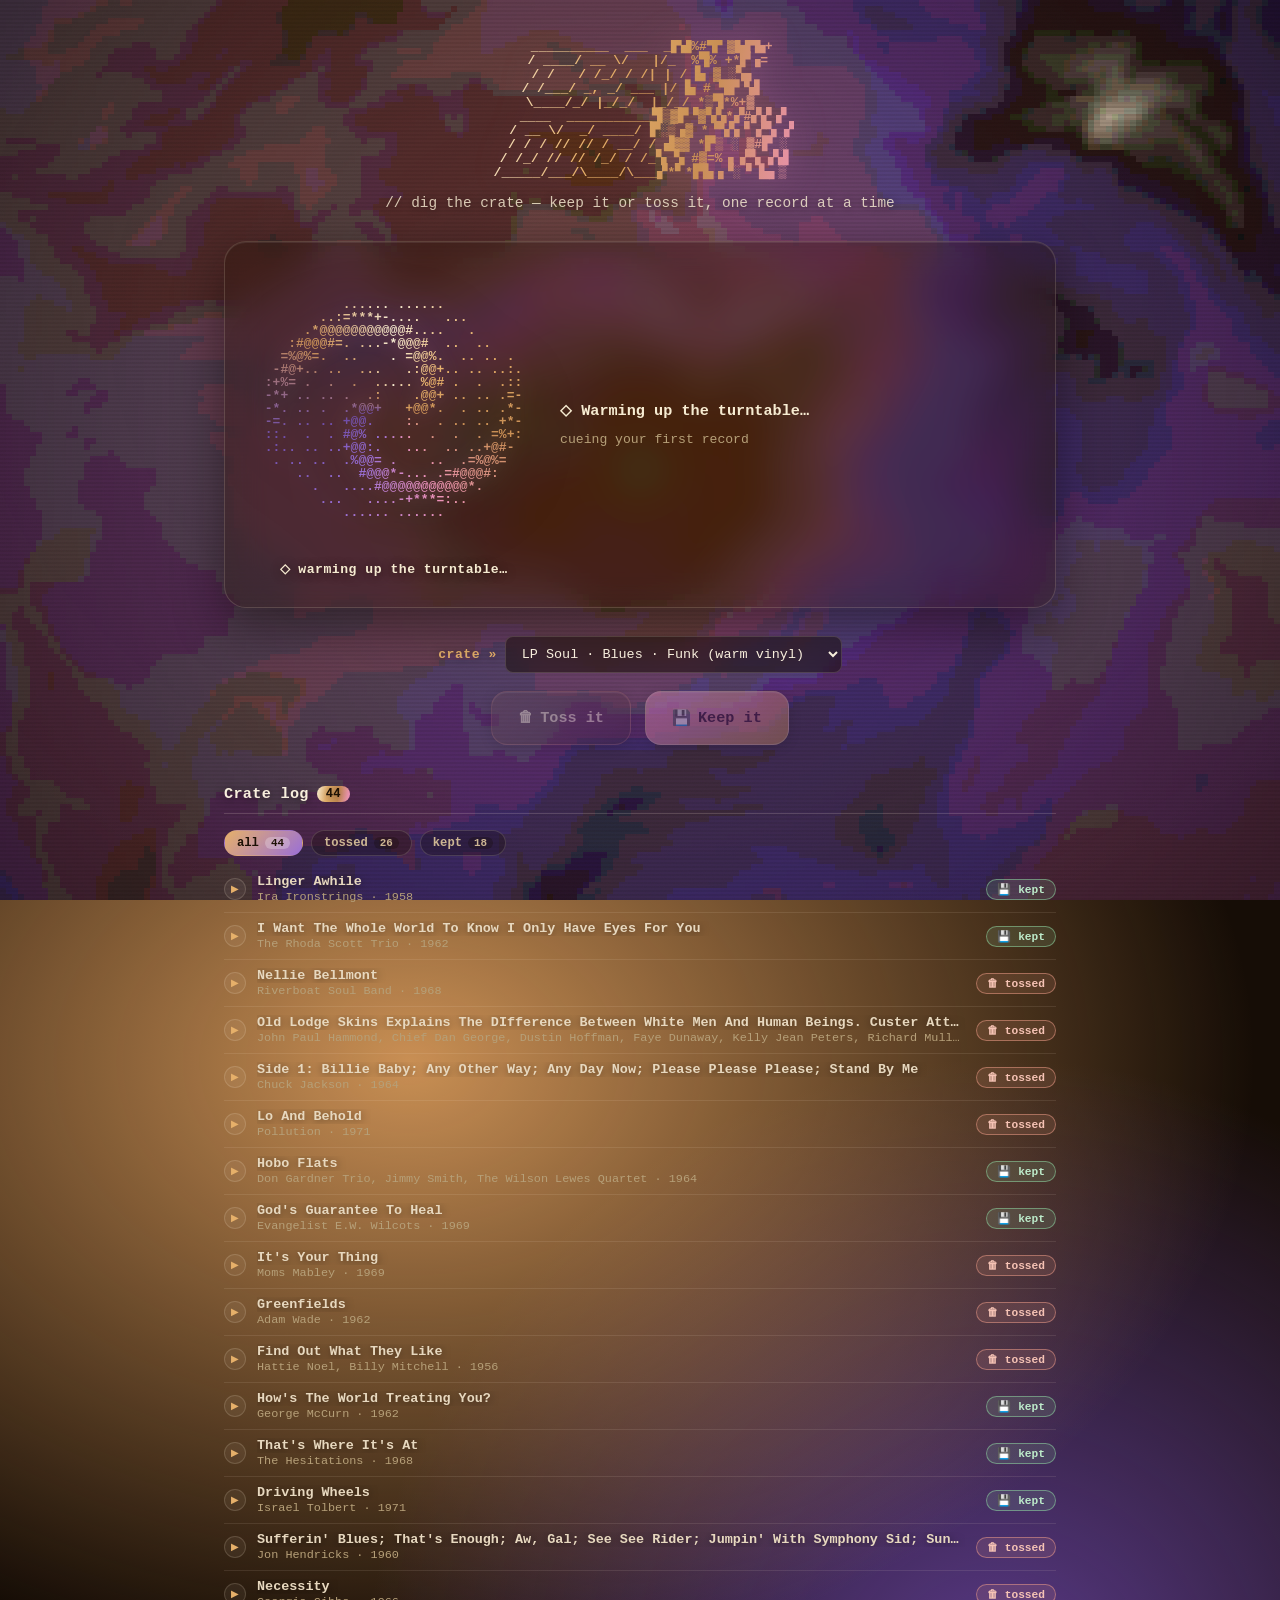
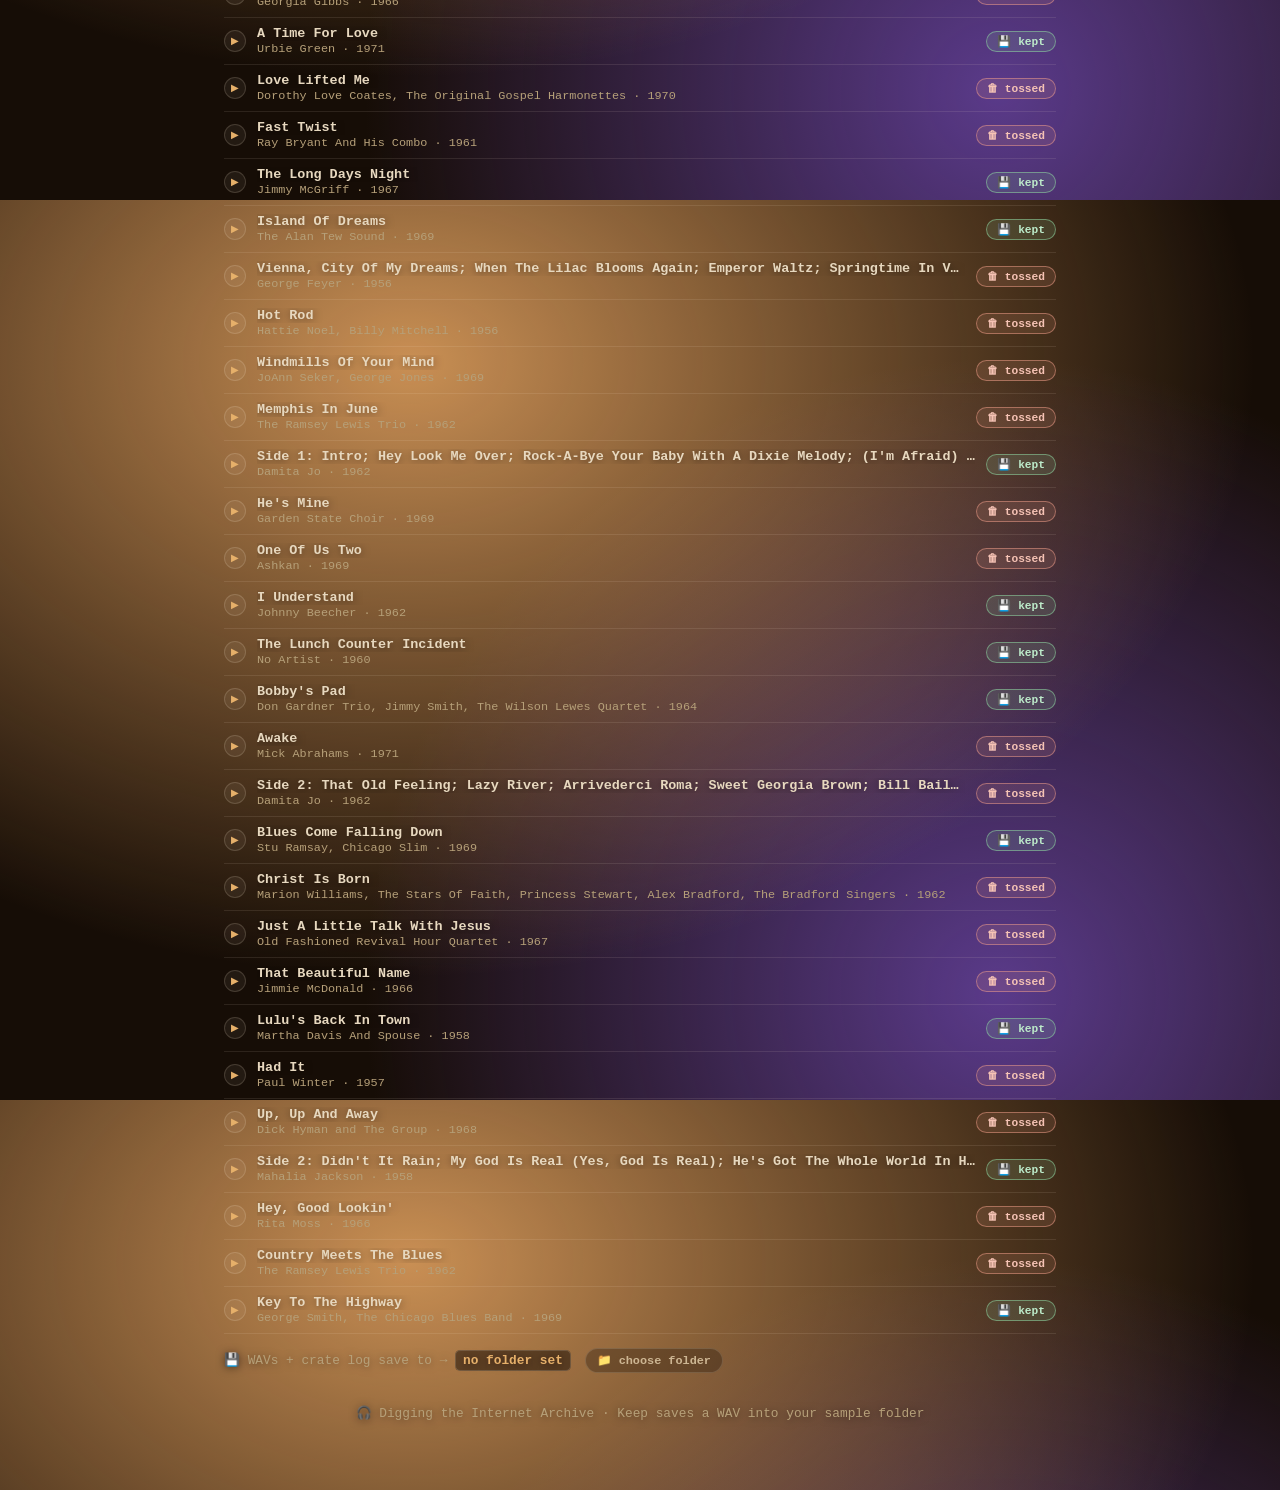
==== commit 4139f078: "Persist the crate log to disk as crate-log.json in the sample folder Every keep/toss now mirrors the" ====
--- a/index.html
+++ b/index.html
@@ -109,7 +109,7 @@
       </div>
       <ul id="libList" class="lib-list"></ul>
       <p class="lib-empty hidden" id="libEmpty">Nothing here yet — every record you dig up gets logged here.</p>
-      <p class="dest">💾 Keep saves a WAV → <code id="folderStatus">no folder set</code>
+      <p class="dest">💾 WAVs + crate log save to → <code id="folderStatus">no folder set</code>
         <button id="folderPick" class="folder-btn" type="button">📁 choose folder</button></p>
     </section>
     </main>
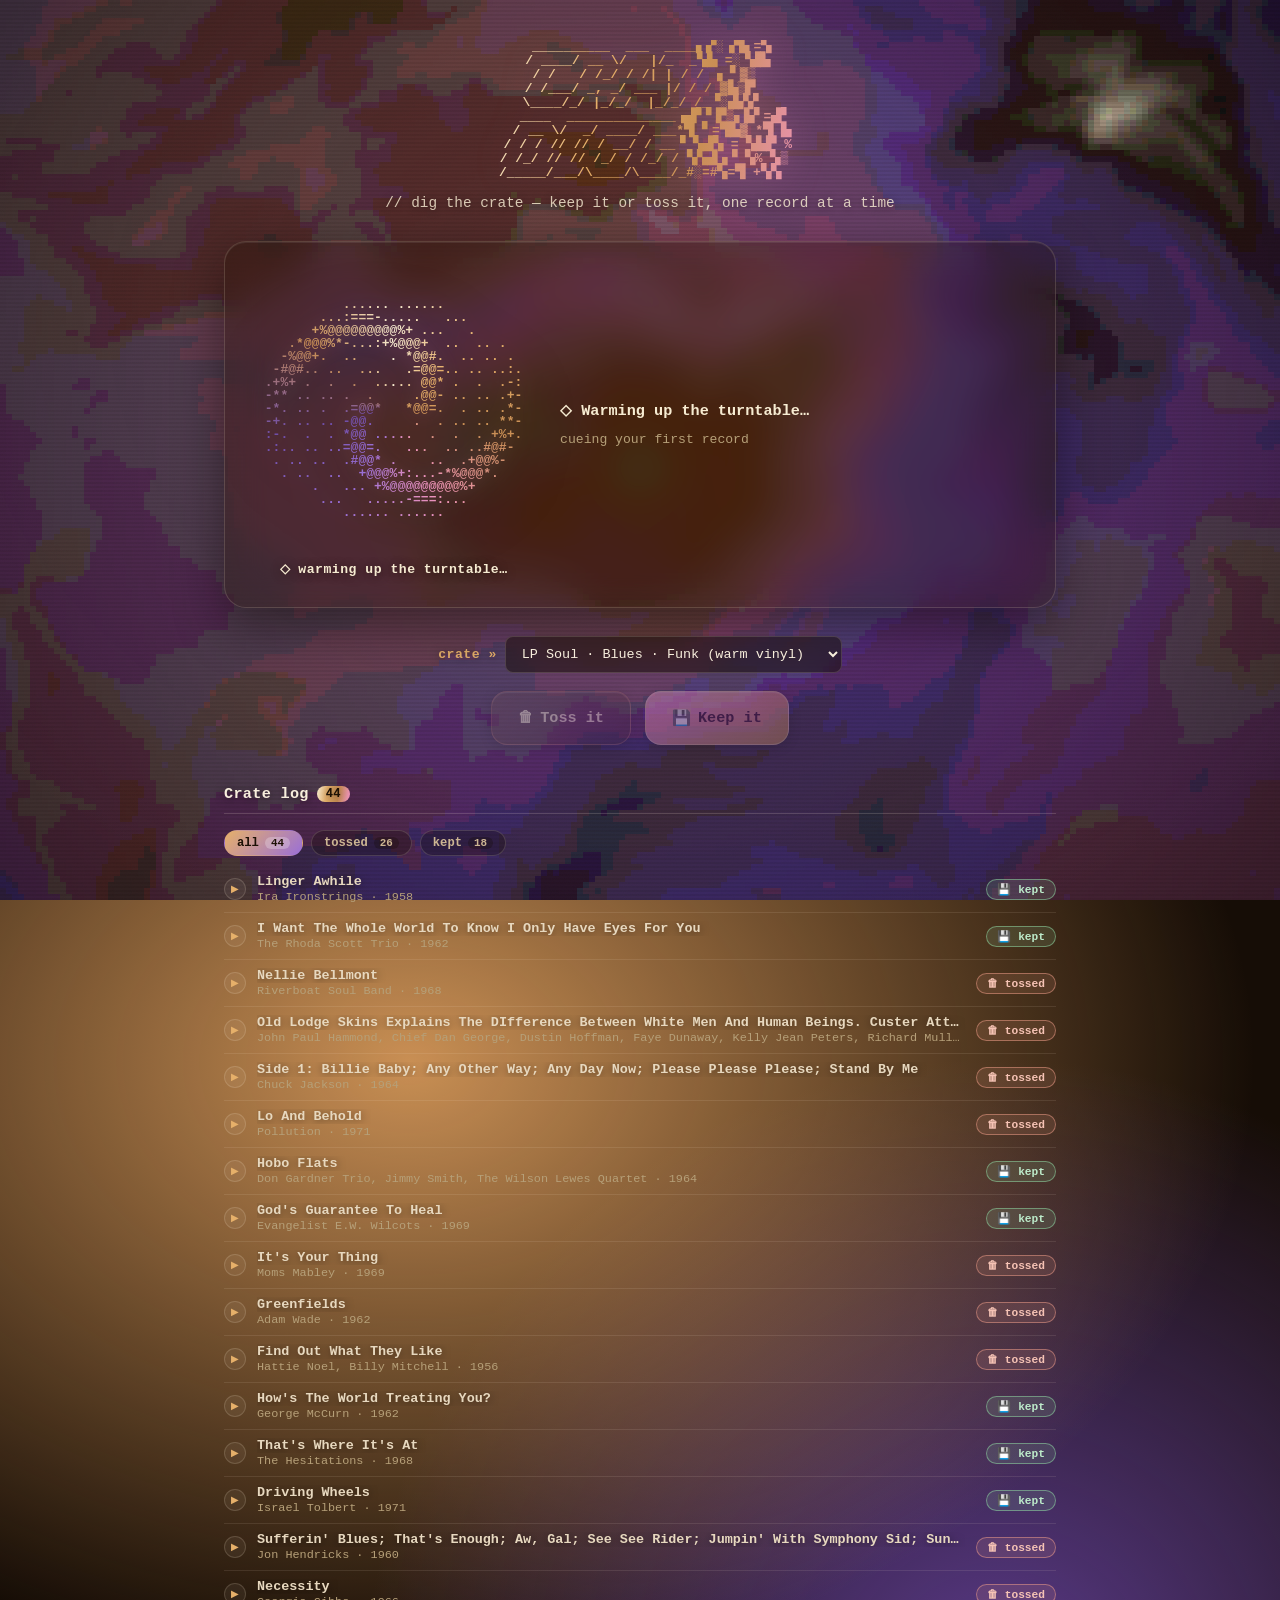
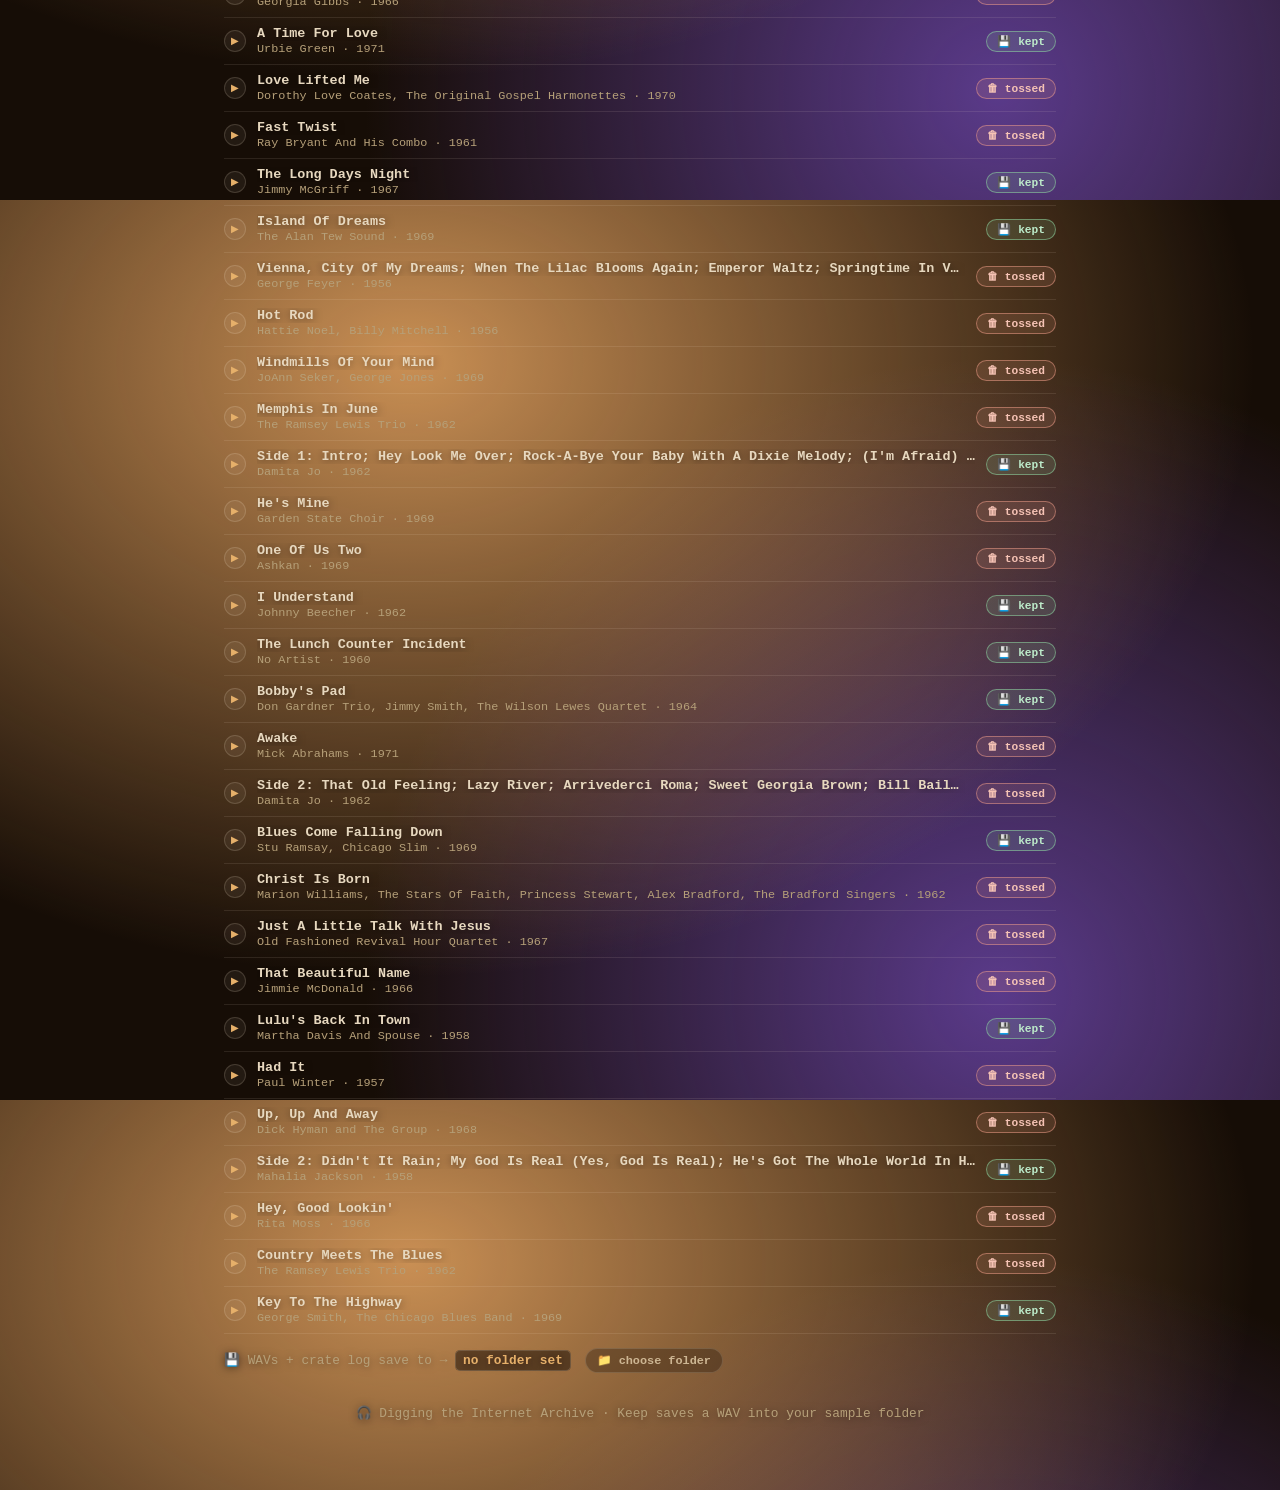
==== commit c6de3b16: "chore: auto-commit (2026-07-01 22:10:16)" ====
--- a/index.html
+++ b/index.html
@@ -11,8 +11,6 @@
   <title>Crate Digger</title>
 
   <link rel="icon" type="image/svg+xml" href="./favicon.svg" />
-  <link rel="icon" type="image/png" sizes="48x48" href="./icons/favicon-48.png" />
-  <link rel="icon" type="image/png" sizes="32x32" href="./icons/favicon-32.png" />
 
   <link rel="preconnect" href="https://fonts.googleapis.com" />
   <link rel="preconnect" href="https://fonts.gstatic.com" crossorigin />
@@ -64,7 +62,7 @@
             <span id="genre" class="pill alt"></span>
           </div>
           <div id="label" class="sub"></div>
-          <audio id="player" preload="auto" playsinline crossorigin="anonymous"></audio>
+          <audio id="player" preload="auto" playsinline></audio>
           <div class="player">
             <button id="ppBtn" class="pp" type="button" aria-label="Play">▶</button>
             <div id="seek" class="seek" role="slider" aria-label="Seek" tabindex="0"
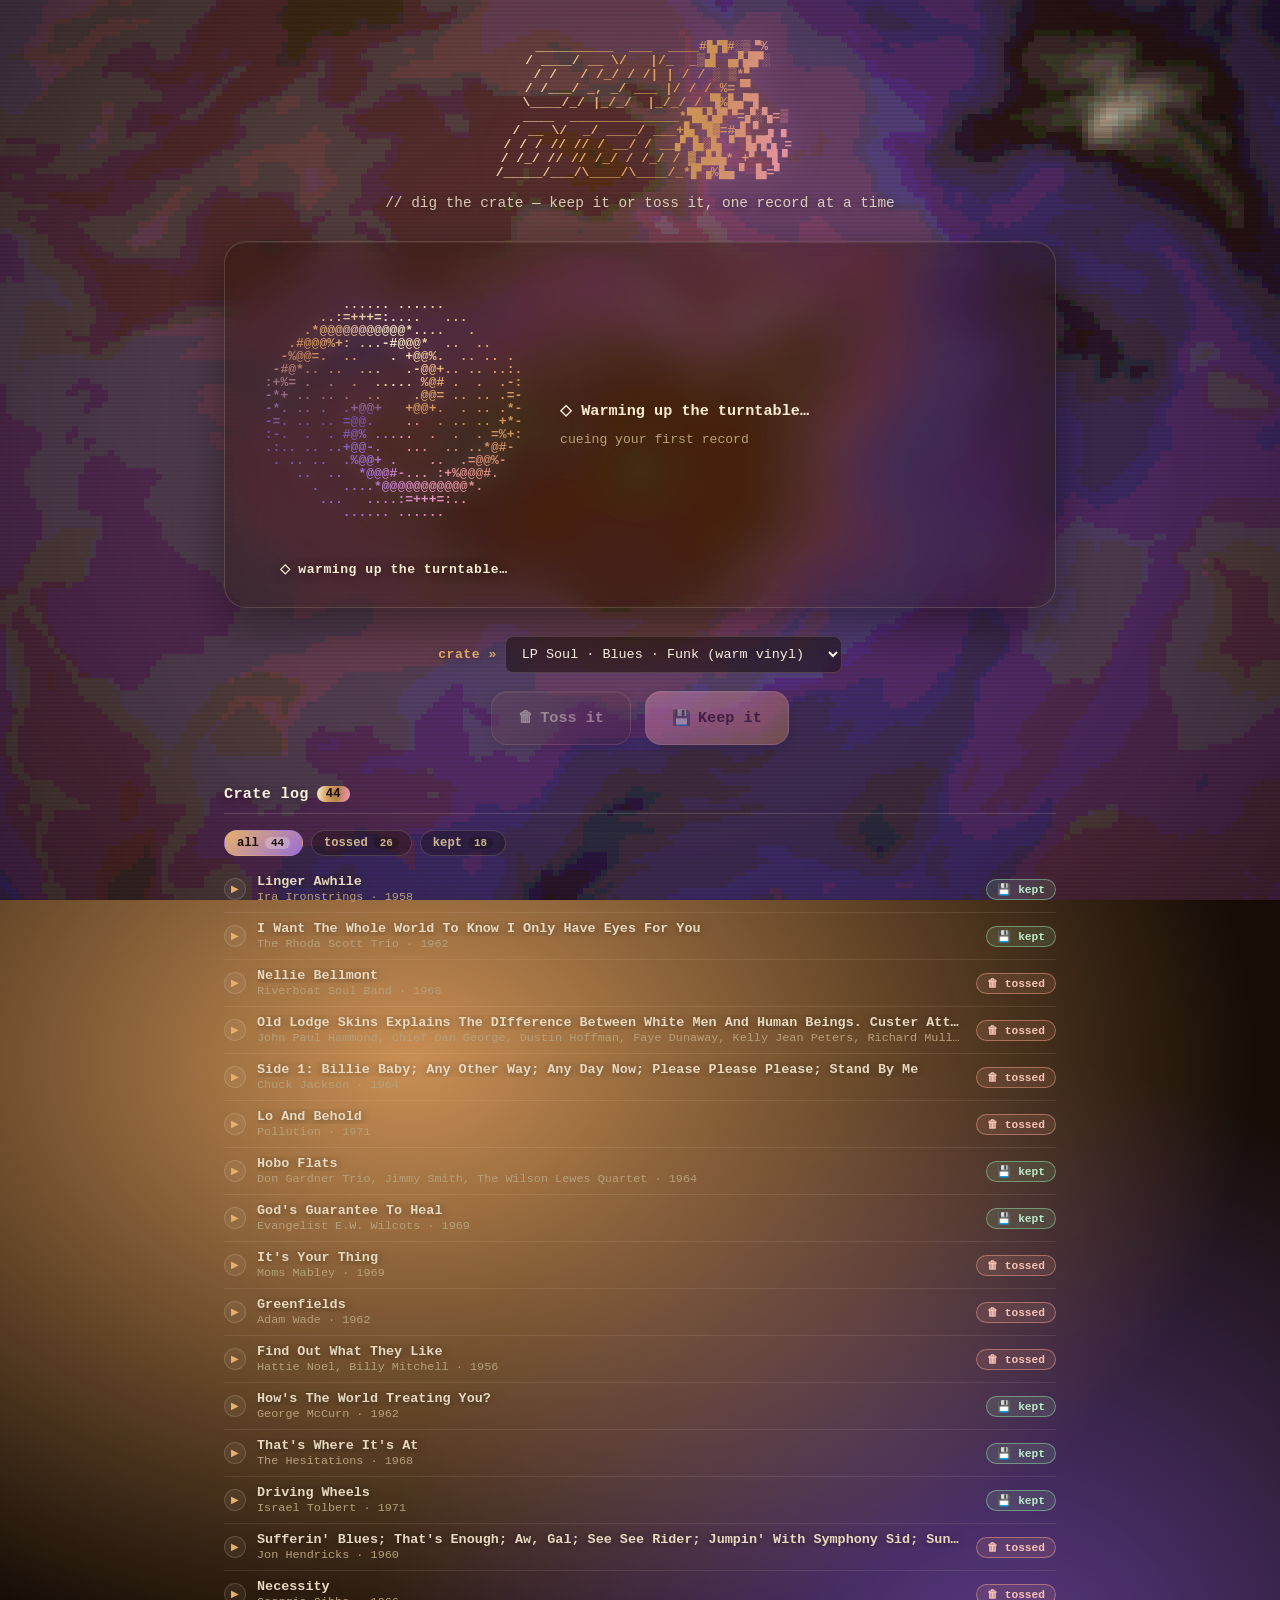
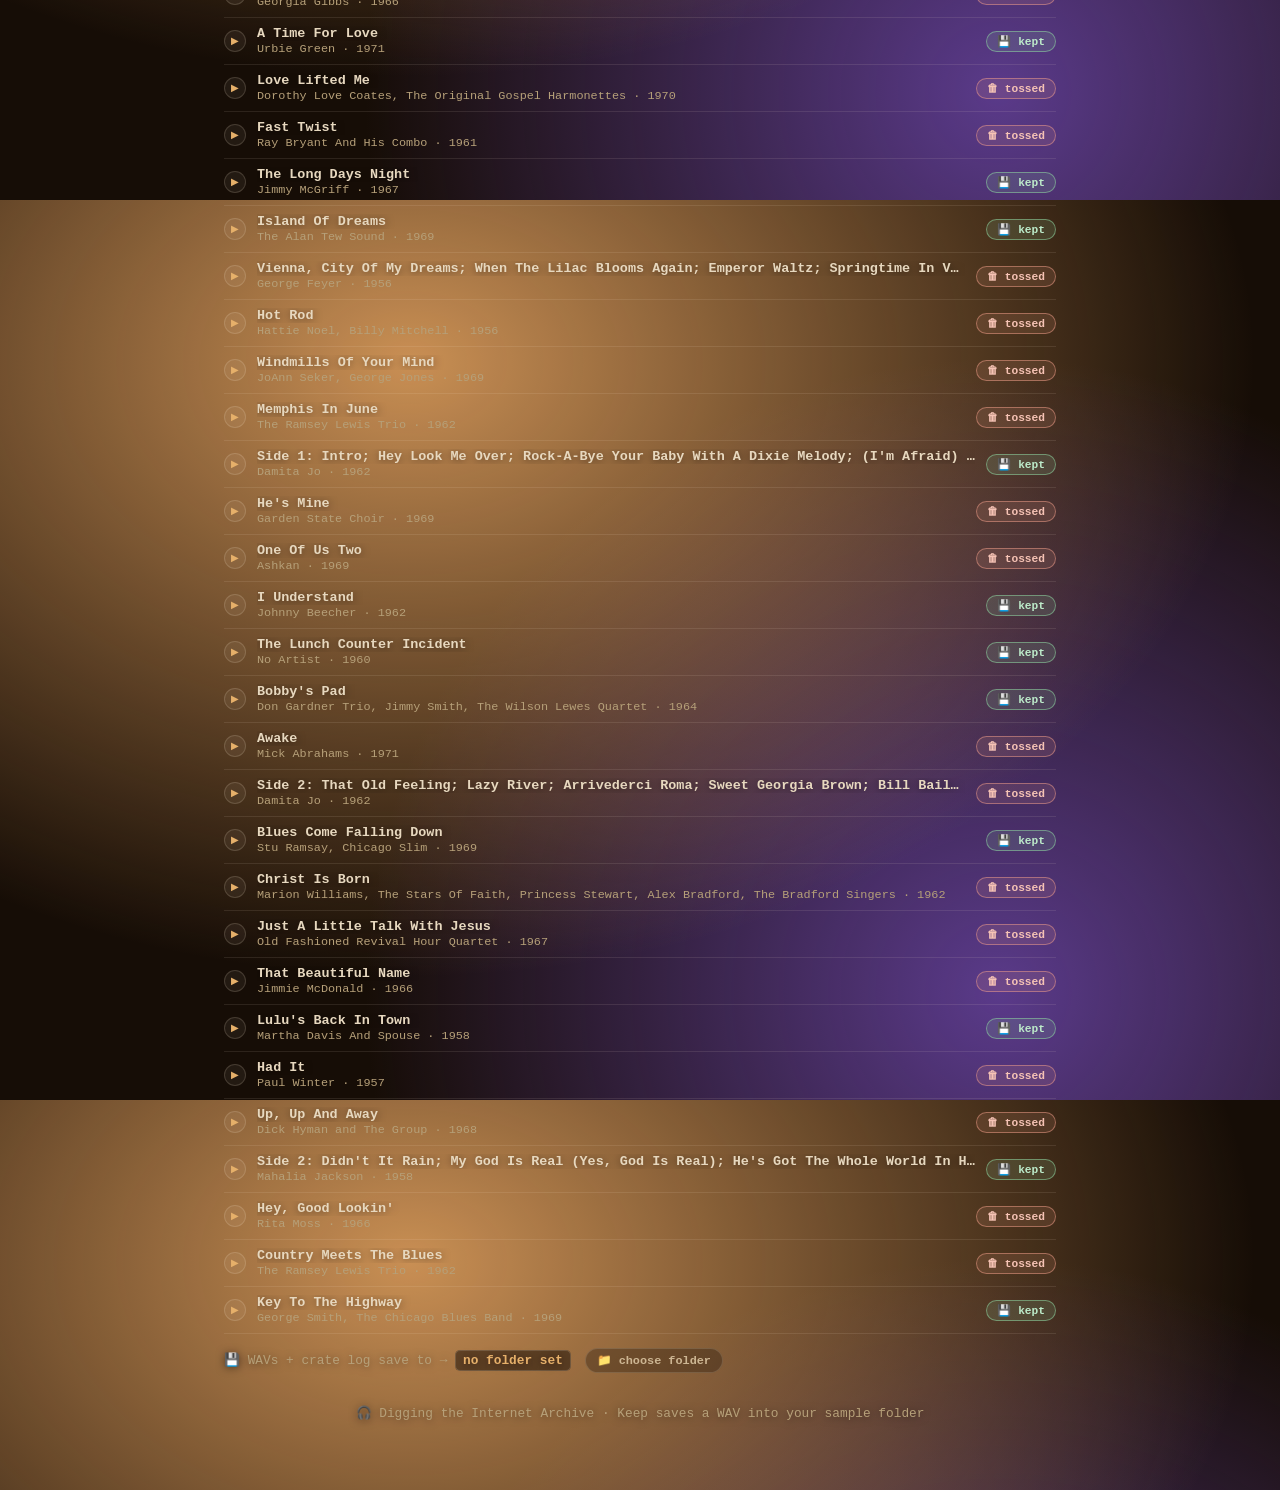
==== commit b66bd510: "chore: auto-commit (2026-07-01 22:21:52)" ====
--- a/index.html
+++ b/index.html
@@ -2,7 +2,7 @@
 <html lang="en">
 <head>
   <meta charset="utf-8" />
-  <meta name="viewport" content="width=device-width, initial-scale=1, viewport-fit=cover" />
+  <meta name="viewport" content="width=device-width, initial-scale=1" />
   <!-- Strict CSP for a static GitHub Pages site (no response headers available).
        Locks scripts/styles to same-origin and limits network egress to the Internet
        Archive. If audio ever stops loading, the culprit is almost always
@@ -62,7 +62,7 @@
             <span id="genre" class="pill alt"></span>
           </div>
           <div id="label" class="sub"></div>
-          <audio id="player" preload="auto" playsinline></audio>
+          <audio id="player" preload="auto"></audio>
           <div class="player">
             <button id="ppBtn" class="pp" type="button" aria-label="Play">▶</button>
             <div id="seek" class="seek" role="slider" aria-label="Seek" tabindex="0"
--- a/style.css
+++ b/style.css
@@ -7,12 +7,9 @@
   --abyss: #160d06;
   --cream: #f7ecd2;
   --latte: #e6b06a;
-  --caramel: #c98f54;
   --rust: #b86a36;
   --rose: #ee93bb;
   --violet: #9a6fd6;
-  --grape: #6f4ea8;
-  --coffee: #2a1a10;
   /* ink on the haze */
   --ink: #f8efdd;
   --body: #e7d8bf;
@@ -25,7 +22,6 @@
   --glass-line-soft: rgba(247, 236, 210, 0.10);
   /* semantic */
   --success: #8fd6a0;
-  --error: #f3a08c;
   /* radii */
   --r-xs: 5px;
   --r-sm: 8px;
@@ -177,7 +173,6 @@
   color: var(--body); font-size: 0.95rem; line-height: 1.6;
   display: flex; flex-direction: column; gap: 6px;
 }
-.placeholder strong { color: var(--rose); font-weight: 700; }
 .ph-lead { color: var(--cream); font-weight: 600; }
 .ph-sub { color: var(--muted-dim); font-size: 0.82rem; }
 .card.hidden, .placeholder.hidden, .toast.hidden, .cueing.hidden { display: none; }
@@ -356,7 +351,6 @@
 
 /* ---------------- card verdict badge (kept / tossed) ---------------- */
 .statebar { display: flex; align-items: center; gap: 10px; margin: 2px 0 12px; }
-.statebar:empty { display: none; }
 .state-badge {
   font-size: 0.72rem; font-weight: 700; padding: 4px 10px; border-radius: var(--pill);
 }
@@ -442,12 +436,6 @@
   margin-top: 32px; text-align: center;
   color: var(--muted-dim); font-size: 0.8rem; font-weight: 500;
   text-shadow: 0 1px 8px rgba(20, 11, 5, 0.5);
-}
-.shutdown-hint kbd {
-  font-family: var(--mono); font-size: 0.76rem; font-weight: 700;
-  background: rgba(247, 236, 210, 0.1); color: var(--latte);
-  border: 1px solid var(--glass-line); border-bottom-width: 2px;
-  border-radius: var(--r-xs); padding: 1px 6px; margin: 0 1px;
 }
 
 /* ---------------- responsive ---------------- */
